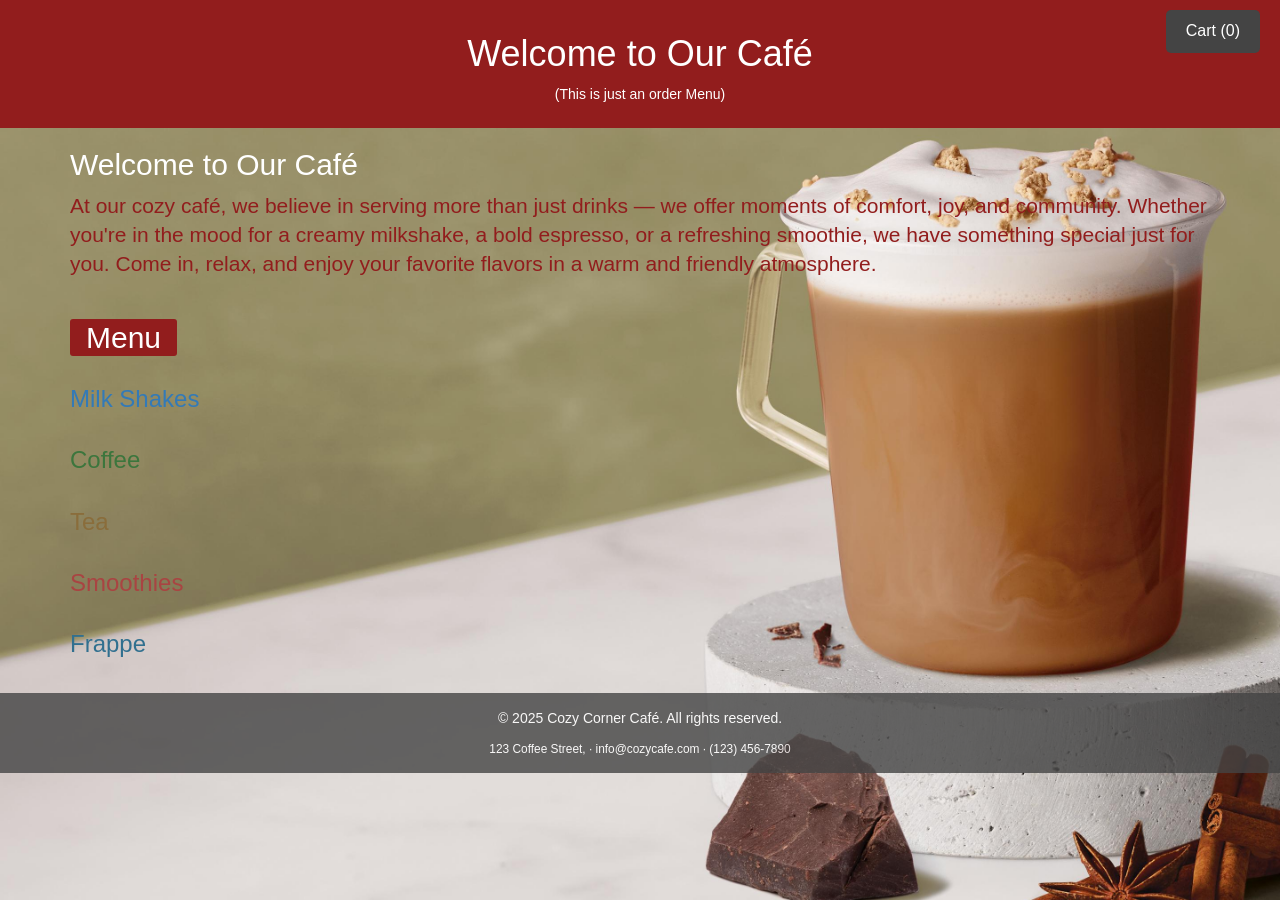
==== index.html @ bd124090 "Rename index.php to index.html" ====
<!DOCTYPE html>
<html lang="en">
<head>
    <meta charset="UTF-8">
    <meta name="viewport" content="width=device-width, initial-scale=1.0">
    <title>Café Ordering</title>
    <link rel="stylesheet" href="style.css">
    <link rel="stylesheet" href="bootstrap.css">
</head>
<body>

    <header>
        <h1>Welcome to Our Café</h1>
        <p>(This is just an order Menu)</p>
        <div id="cart-container">
            <button id="cart-button">Cart (<span id="cart-count">0</span>)</button>
        </div>
    </header>

       <div class="container py-5">

        <section id="about" class="mb-5">
            <div class="bg-white p-4 rounded shadow-sm">
              <h2 class="text-secondary">Welcome to Our Café</h2>
              <p class="lead">
                At our cozy café, we believe in serving more than just drinks — we offer moments of comfort, joy, and community.
                Whether you're in the mood for a creamy milkshake, a bold espresso, or a refreshing smoothie, we have something special just for you.
                Come in, relax, and enjoy your favorite flavors in a warm and friendly atmosphere.
              </p>
            </div>
          </section>
        </div>

          <div class="container py-5">
        <h2 id="menu-title" class="text-white bg-primary p-3 rounded">
          Menu
        </h2>
      
      
        <section id="menu" class="bg-white border p-4 rounded shadow-sm mt-2 ">

          <div class="menu-group">
            <h3 class="menu-toggle text-primary">Milk Shakes</h3>
            <div id="milk-shakes" class="menu-category hidden">
            </div>
          </div>
      
          <div class="menu-group">
            <h3 class="menu-toggle text-success">Coffee</h3>
            <div id="coffee" class="menu-category hidden">
            </div>
          </div>
      
          <div class="menu-group">
            <h3 class="menu-toggle text-warning">Tea</h3>
            <div id="tea" class="menu-category hidden">
            </div>
          </div>
      
          <div class="menu-group">
            <h3 class="menu-toggle text-danger">Smoothies</h3>
            <div id="smoothies" class="menu-category hidden">
            </div>
          </div>
      
          <div class="menu-group">
            <h3 class="menu-toggle text-info">Frappe</h3>
            <div id="frappe" class="menu-category hidden">
            </div>
          </div>
      
        </section>
      
      </div>

    <footer>
    <div class="container text-center">
      <p class="mb-1">&copy; 2025 Cozy Corner Café. All rights reserved.</p>
      <small>123 Coffee Street, · info@cozycafe.com · (123) 456-7890</small>
    </div>
  </footer>

  <div id="cart-popup">
    <div id="cart-content">
        <h2>Your Cart</h2>
        <ul id="cart-list"></ul>
        <p><strong>Delivery Fee: $<span id="delivery-fee">0</span></strong></p>
        <p><strong>Total Price: $<span id="total-price">0</span></strong></p>
        <button id="close-cart">Close</button>
        <button id="place-order" disabled>Place Order</button>
    </div>
</div>

<script src="script.js"></script>
<script src="bootstrap.js"></script>



</body>

</html>
---- style.css ----
body {
    font-family: Arial, sans-serif;
    margin: 0;
    padding: 0;
    background-image: url('images/chocolatelatte.jpg');
    background-size: cover;
}

header {
    background-color: #921d1d;
    color: white;
    padding: 14px;
    text-align: center;
    position: relative;
}

.text-secondary {
    color: white;
}
.lead {
    color: #921d1d;
}

.menu-category {
    margin-left: 20px;
    display: flex;
    flex-wrap: wrap;
    gap: 10px;
    justify-content: center;
}

.hidden {
    display: none;
}

.menu-toggle, #menu-title {
    display: inline-block;
    cursor: pointer;
}

.menu-category {
    padding-left: 20px;
}

.menu-group {
    color: #921d1d;
}

.menu-group h3 {
    border-radius: 3px;
    width: fit-content;
}

#menu-title {
    padding: 2px 16px;
    background-color: #921d1d;
    border-radius: 3px;
}

.menu-toggle {
    color: #921d1d;
    display: flex;
    margin: 20px 0 35px 0;
    align-items: center;
    justify-content: center;
}

#cart-container {
    position: fixed;
    top: 10px;
    right: 20px;
    z-index: 1000;
}

#cart-button {
    background-color: #444;
    color: white;
    border: none;
    padding: 10px 20px;
    font-size: 16px;
    cursor: pointer;
    border-radius: 5px;
    transition: background-color 0.3s;
}

#cart-button.active {
    background-color: #FF5733;
}

#cart-popup {
    position: fixed;
    top: 0;
    left: 0;
    width: 100%;
    height: 100%;
    background-color: rgba(0, 0, 0, 0.5);
    display: none;
    justify-content: center;
    align-items: center;
}

#cart-content {
    background: white;
    padding: 20px;
    border-radius: 10px;
    text-align: center;
    width: 300px;
    box-shadow: 0 0 10px rgba(0, 0, 0, 0.2);
}

#cart-popup.show {
    display: flex;
}

.menu-item {
    background: white;
    margin: 4px;
    border-radius: 5px;
    text-align: center;
    width: 150px;
    box-shadow: 0 0 5px rgba(0, 0, 0, 0.1);
    transition: transform 0.2s ease;
    transform-origin: center;
}

.menu-item:hover {
    transform: scale(1.05);
}

.menu-item img {
    padding: 4px;
    width: 150px;
    height: 150px;
    object-fit: cover;
    transition: none; /* prevent scaling */
}

.menu-item h4,
.menu-item p,
.menu-item button {
    transition: none; /* prevent scaling */
}

.menu-item button {
    background-color: #921d1d;
    color: white;
    border: none;
    border-radius: 3px;
    padding: 5px;
    margin-bottom: 4px;
    cursor: pointer;
    margin-top: 5px;
}

.menu-item button:hover {
    background-color: #FF5733;
}

footer {
    width: 100%;
    text-align: center;
    background: #444;
    color: #fff;
    padding: 15px;
    opacity: 0.8;
}
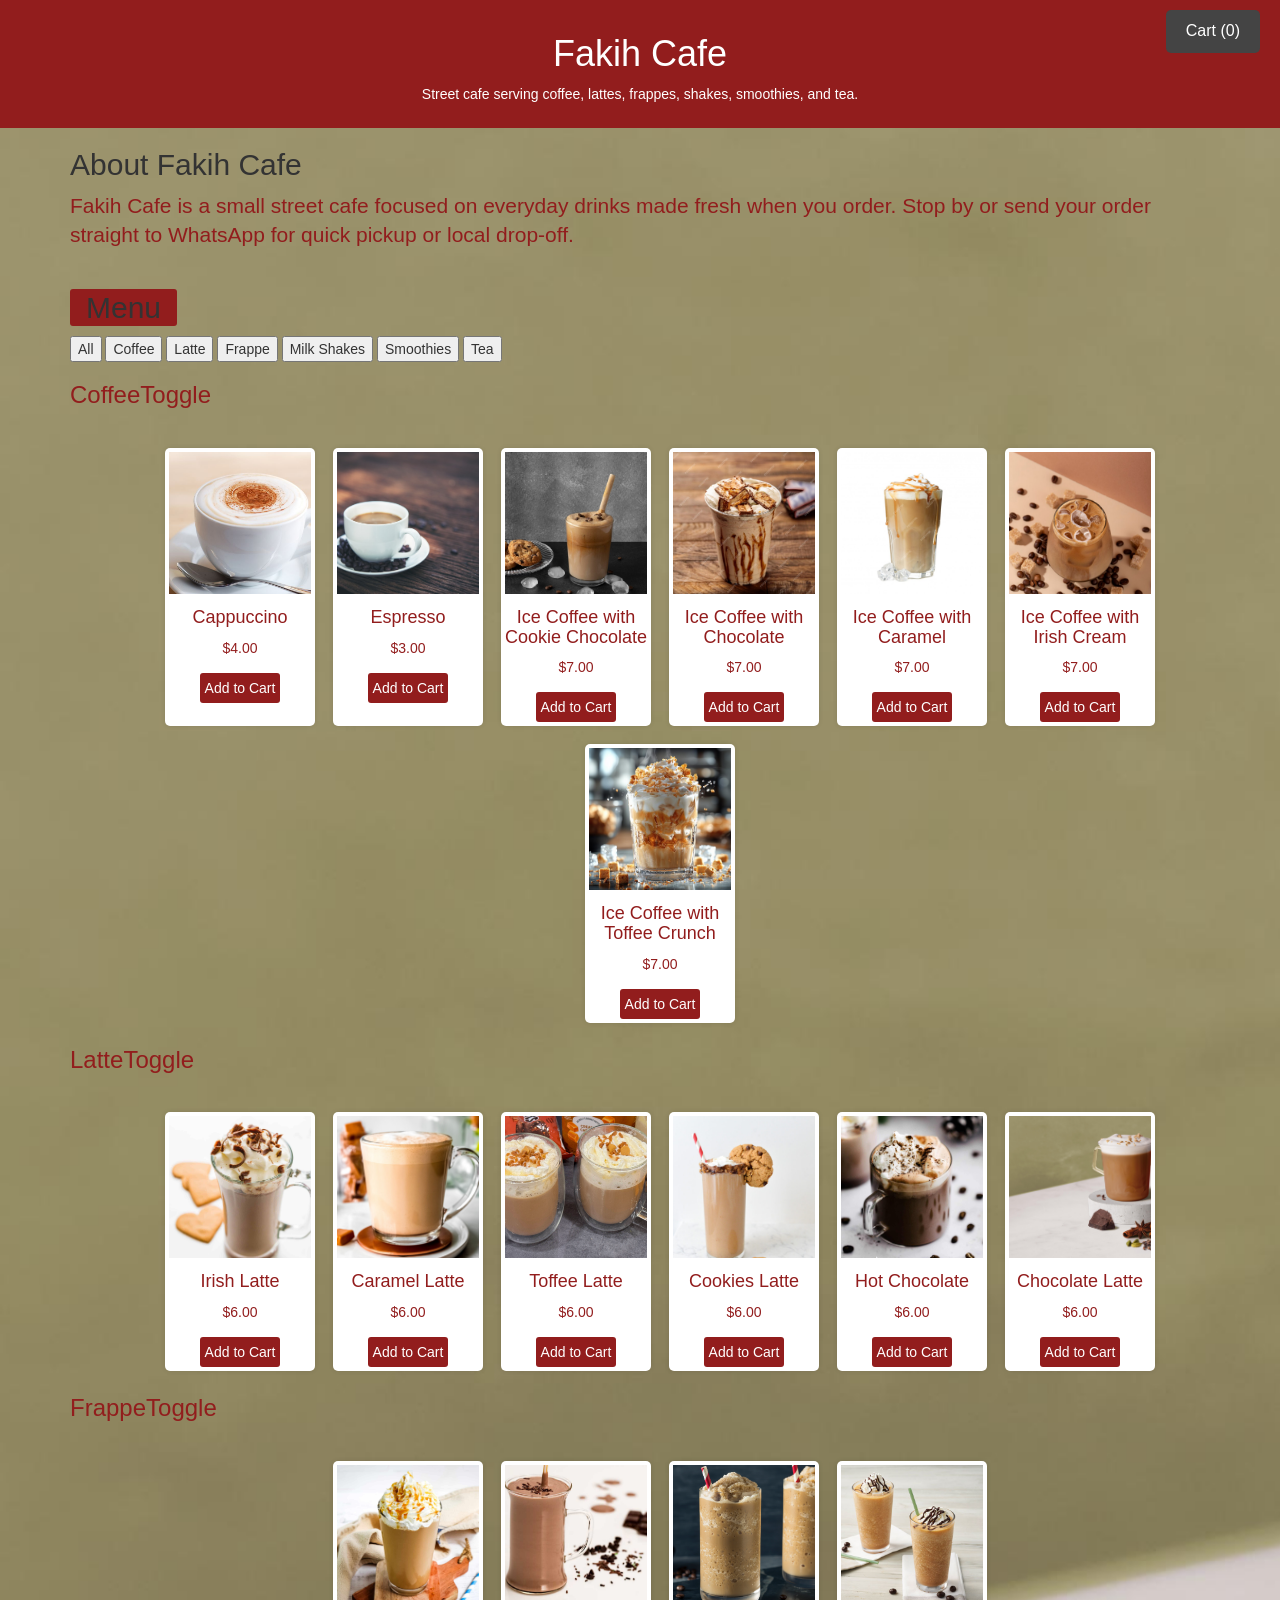
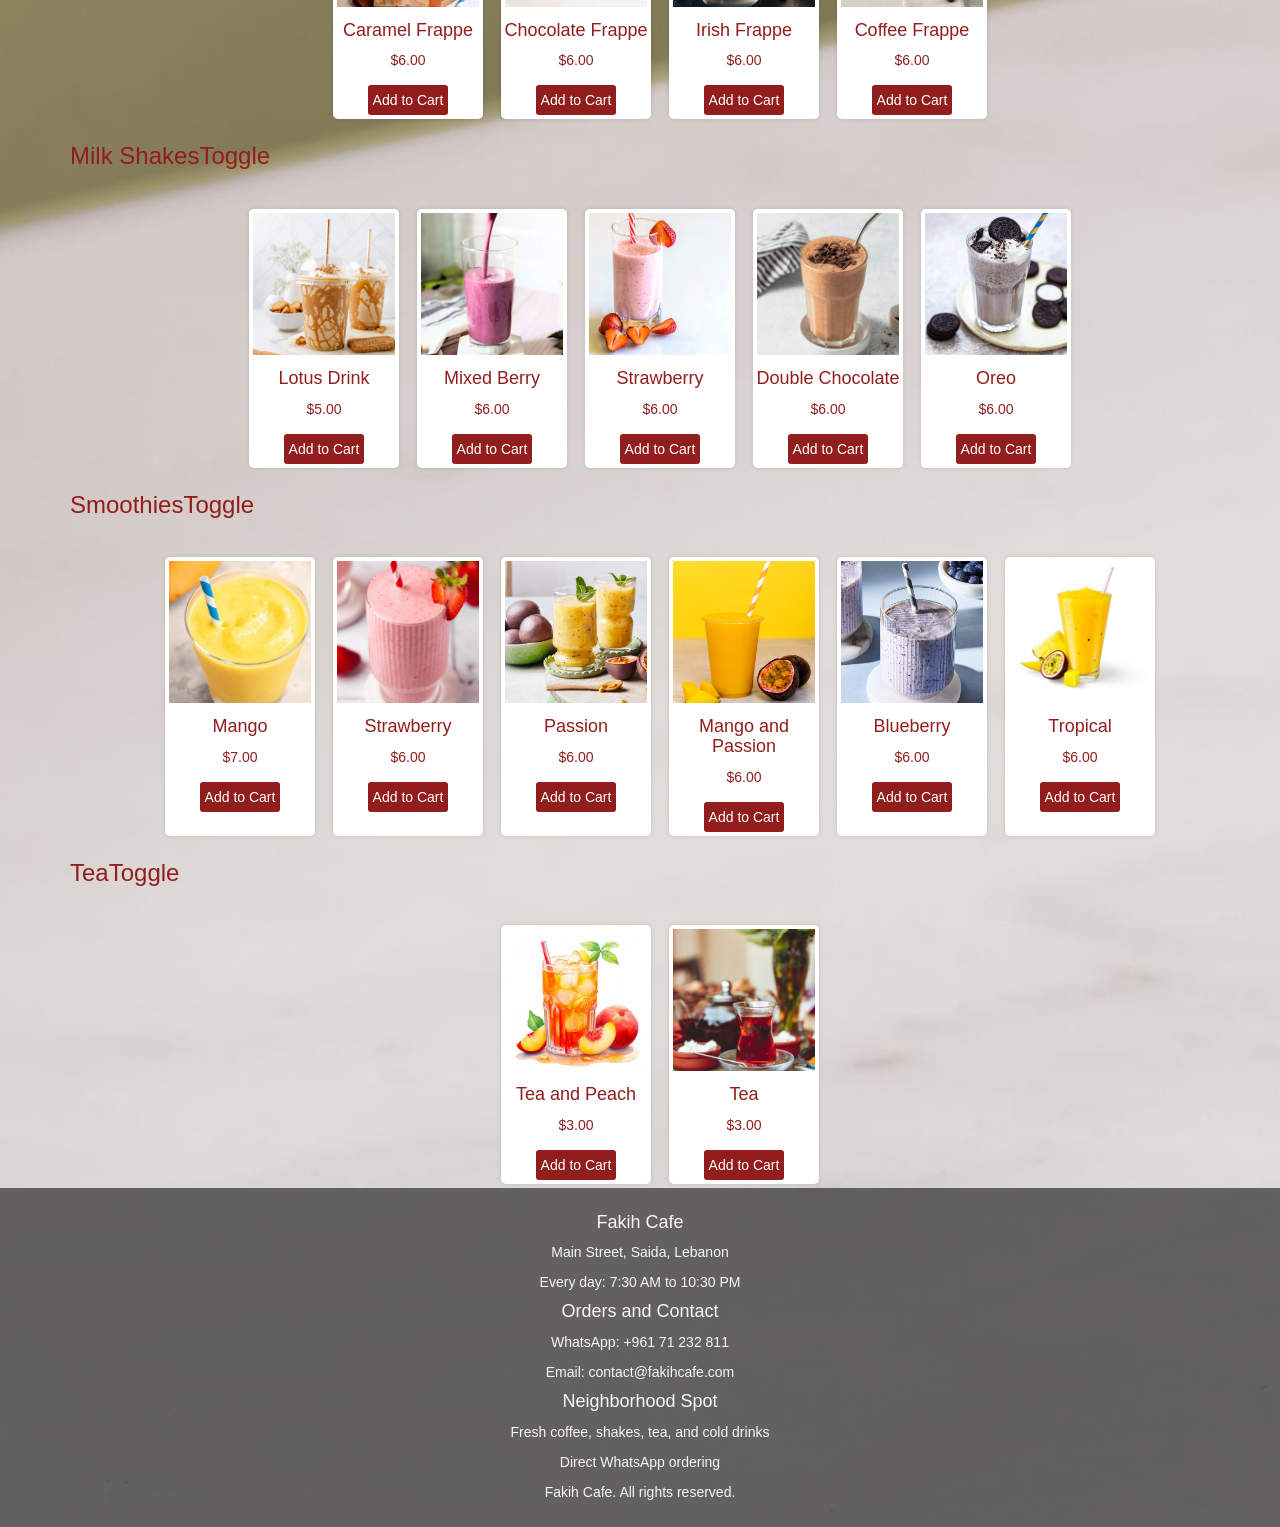
==== commit 1afd7978: "Update index.html for Fakih Cafe layout and menu categories" ====
--- a/index.html
+++ b/index.html
@@ -3,99 +3,144 @@
 <head>
     <meta charset="UTF-8">
     <meta name="viewport" content="width=device-width, initial-scale=1.0">
-    <title>Café Ordering</title>
+    <title>Fakih Cafe</title>
+    <link rel="stylesheet" href="bootstrap.css">
     <link rel="stylesheet" href="style.css">
-    <link rel="stylesheet" href="bootstrap.css">
 </head>
 <body>
-
-    <header>
-        <h1>Welcome to Our Café</h1>
-        <p>(This is just an order Menu)</p>
-        <div id="cart-container">
-            <button id="cart-button">Cart (<span id="cart-count">0</span>)</button>
+    <header class="cafe-header">
+        <div class="header-wrap">
+            <div>
+                <h1>Fakih Cafe</h1>
+                <p class="cafe-tagline">Street cafe serving coffee, lattes, frappes, shakes, smoothies, and tea.</p>
+            </div>
+            <div id="cart-container">
+                <button id="cart-button" type="button">
+                    Cart (<span id="cart-count">0</span>)
+                </button>
+            </div>
         </div>
     </header>
 
-       <div class="container py-5">
+    <main class="container py-4">
+        <section id="about" class="mb-4">
+            <div class="about-box p-4 rounded">
+                <h2 class="about-title">About Fakih Cafe</h2>
+                <p class="lead mb-0">
+                    Fakih Cafe is a small street cafe focused on everyday drinks made fresh when you order. Stop by or send your order straight to WhatsApp for quick pickup or local drop-off.
+                </p>
+            </div>
+        </section>
 
-        <section id="about" class="mb-5">
-            <div class="bg-white p-4 rounded shadow-sm">
-              <h2 class="text-secondary">Welcome to Our Café</h2>
-              <p class="lead">
-                At our cozy café, we believe in serving more than just drinks — we offer moments of comfort, joy, and community.
-                Whether you're in the mood for a creamy milkshake, a bold espresso, or a refreshing smoothie, we have something special just for you.
-                Come in, relax, and enjoy your favorite flavors in a warm and friendly atmosphere.
-              </p>
+        <section id="menu-section">
+            <div class="menu-bar mb-3">
+                <h2 id="menu-title" class="m-0">Menu</h2>
+                <div class="category-filters" role="group" aria-label="Menu categories">
+                    <button type="button" class="filter-btn active" data-category="all">All</button>
+                    <button type="button" class="filter-btn" data-category="coffee">Coffee</button>
+                    <button type="button" class="filter-btn" data-category="latte">Latte</button>
+                    <button type="button" class="filter-btn" data-category="frappe">Frappe</button>
+                    <button type="button" class="filter-btn" data-category="milk-shakes">Milk Shakes</button>
+                    <button type="button" class="filter-btn" data-category="smoothies">Smoothies</button>
+                    <button type="button" class="filter-btn" data-category="tea">Tea</button>
+                </div>
             </div>
-          </section>
+
+            <div id="menu" class="menu-sheet p-3 p-md-4 rounded">
+                <div class="menu-group" data-group="coffee">
+                    <h3 class="menu-toggle" data-target="coffee">
+                        <span>Coffee</span>
+                        <span class="toggle-label">Toggle</span>
+                    </h3>
+                    <div id="coffee" class="menu-category"></div>
+                </div>
+
+                <div class="menu-group" data-group="latte">
+                    <h3 class="menu-toggle" data-target="latte">
+                        <span>Latte</span>
+                        <span class="toggle-label">Toggle</span>
+                    </h3>
+                    <div id="latte" class="menu-category"></div>
+                </div>
+
+                <div class="menu-group" data-group="frappe">
+                    <h3 class="menu-toggle" data-target="frappe">
+                        <span>Frappe</span>
+                        <span class="toggle-label">Toggle</span>
+                    </h3>
+                    <div id="frappe" class="menu-category"></div>
+                </div>
+
+                <div class="menu-group" data-group="milk-shakes">
+                    <h3 class="menu-toggle" data-target="milk-shakes">
+                        <span>Milk Shakes</span>
+                        <span class="toggle-label">Toggle</span>
+                    </h3>
+                    <div id="milk-shakes" class="menu-category"></div>
+                </div>
+
+                <div class="menu-group" data-group="smoothies">
+                    <h3 class="menu-toggle" data-target="smoothies">
+                        <span>Smoothies</span>
+                        <span class="toggle-label">Toggle</span>
+                    </h3>
+                    <div id="smoothies" class="menu-category"></div>
+                </div>
+
+                <div class="menu-group" data-group="tea">
+                    <h3 class="menu-toggle" data-target="tea">
+                        <span>Tea</span>
+                        <span class="toggle-label">Toggle</span>
+                    </h3>
+                    <div id="tea" class="menu-category"></div>
+                </div>
+            </div>
+        </section>
+    </main>
+
+    <footer class="cafe-footer">
+        <div class="container">
+            <div class="footer-cols">
+                <div>
+                    <h4>Fakih Cafe</h4>
+                    <p>Main Street, Saida, Lebanon</p>
+                    <p>Every day: 7:30 AM to 10:30 PM</p>
+                </div>
+                <div>
+                    <h4>Orders and Contact</h4>
+                    <p>WhatsApp: +961 71 232 811</p>
+                    <p>Email: contact@fakihcafe.com</p>
+                </div>
+                <div>
+                    <h4>Neighborhood Spot</h4>
+                    <p>Fresh coffee, shakes, tea, and cold drinks</p>
+                    <p>Direct WhatsApp ordering</p>
+                </div>
+            </div>
+            <div class="footer-copy">
+                <p class="mb-0">Fakih Cafe. All rights reserved.</p>
+            </div>
         </div>
+    </footer>
 
-          <div class="container py-5">
-        <h2 id="menu-title" class="text-white bg-primary p-3 rounded">
-          Menu
-        </h2>
-      
-      
-        <section id="menu" class="bg-white border p-4 rounded shadow-sm mt-2 ">
+    <div id="cart-popup" role="dialog" aria-modal="true" aria-labelledby="cart-heading">
+        <div id="cart-content">
+            <div class="cart-top">
+                <h2 id="cart-heading" class="m-0">Your Order</h2>
+                <button id="close-cart" type="button" aria-label="Close cart">x</button>
+            </div>
+            <ul id="cart-list"></ul>
+            <div class="cart-totals">
+                <p><span>Delivery Fee:</span> <strong>$<span id="delivery-fee">0.00</span></strong></p>
+                <p class="cart-grand"><span>Total Price:</span> <strong>$<span id="total-price">0.00</span></strong></p>
+            </div>
+            <button id="place-order" type="button" disabled>Send Order on WhatsApp</button>
+        </div>
+    </div>
 
-          <div class="menu-group">
-            <h3 class="menu-toggle text-primary">Milk Shakes</h3>
-            <div id="milk-shakes" class="menu-category hidden">
-            </div>
-          </div>
-      
-          <div class="menu-group">
-            <h3 class="menu-toggle text-success">Coffee</h3>
-            <div id="coffee" class="menu-category hidden">
-            </div>
-          </div>
-      
-          <div class="menu-group">
-            <h3 class="menu-toggle text-warning">Tea</h3>
-            <div id="tea" class="menu-category hidden">
-            </div>
-          </div>
-      
-          <div class="menu-group">
-            <h3 class="menu-toggle text-danger">Smoothies</h3>
-            <div id="smoothies" class="menu-category hidden">
-            </div>
-          </div>
-      
-          <div class="menu-group">
-            <h3 class="menu-toggle text-info">Frappe</h3>
-            <div id="frappe" class="menu-category hidden">
-            </div>
-          </div>
-      
-        </section>
-      
-      </div>
+    <div id="toast-message" class="toast-message" role="status" aria-live="polite"></div>
 
-    <footer>
-    <div class="container text-center">
-      <p class="mb-1">&copy; 2025 Cozy Corner Café. All rights reserved.</p>
-      <small>123 Coffee Street, · info@cozycafe.com · (123) 456-7890</small>
-    </div>
-  </footer>
-
-  <div id="cart-popup">
-    <div id="cart-content">
-        <h2>Your Cart</h2>
-        <ul id="cart-list"></ul>
-        <p><strong>Delivery Fee: $<span id="delivery-fee">0</span></strong></p>
-        <p><strong>Total Price: $<span id="total-price">0</span></strong></p>
-        <button id="close-cart">Close</button>
-        <button id="place-order" disabled>Place Order</button>
-    </div>
-</div>
-
-<script src="script.js"></script>
-<script src="bootstrap.js"></script>
-
-
-
+    <script src="bootstrap.js"></script>
+    <script src="script.js"></script>
 </body>
-
 </html>
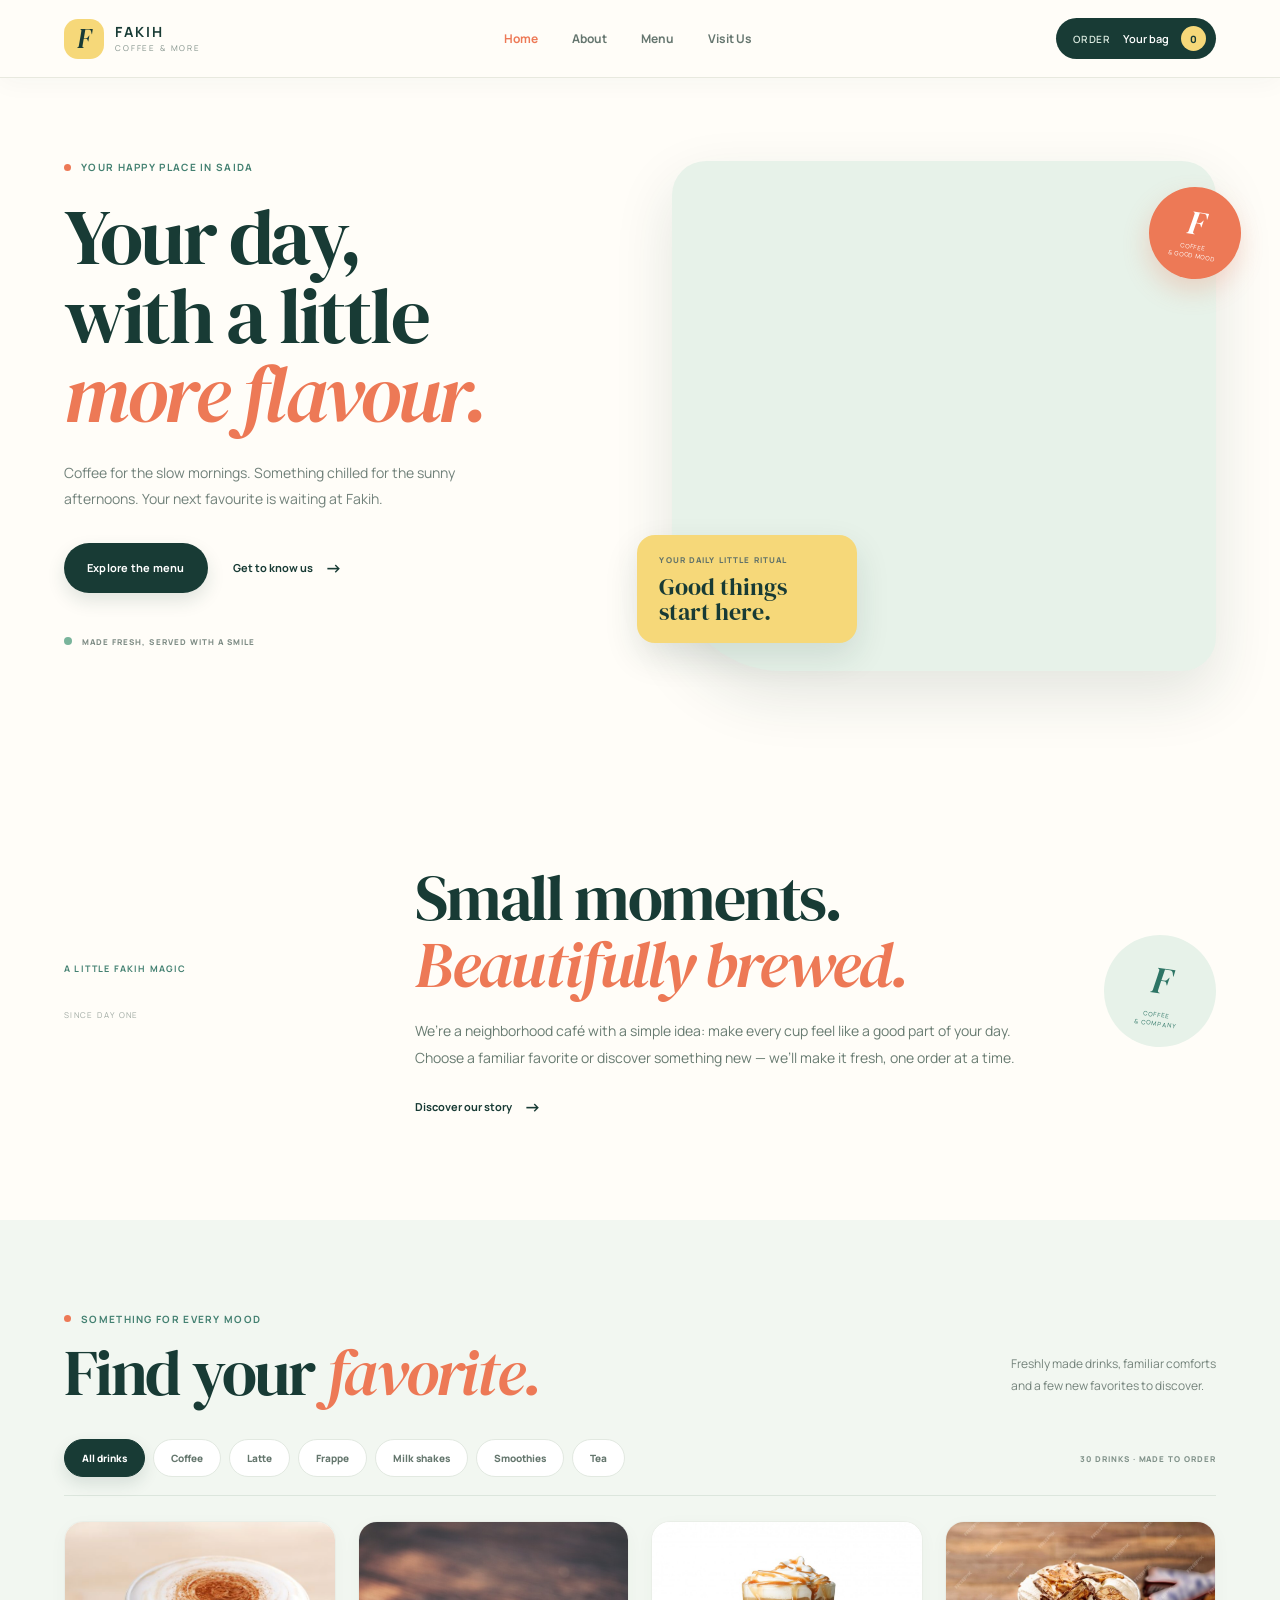
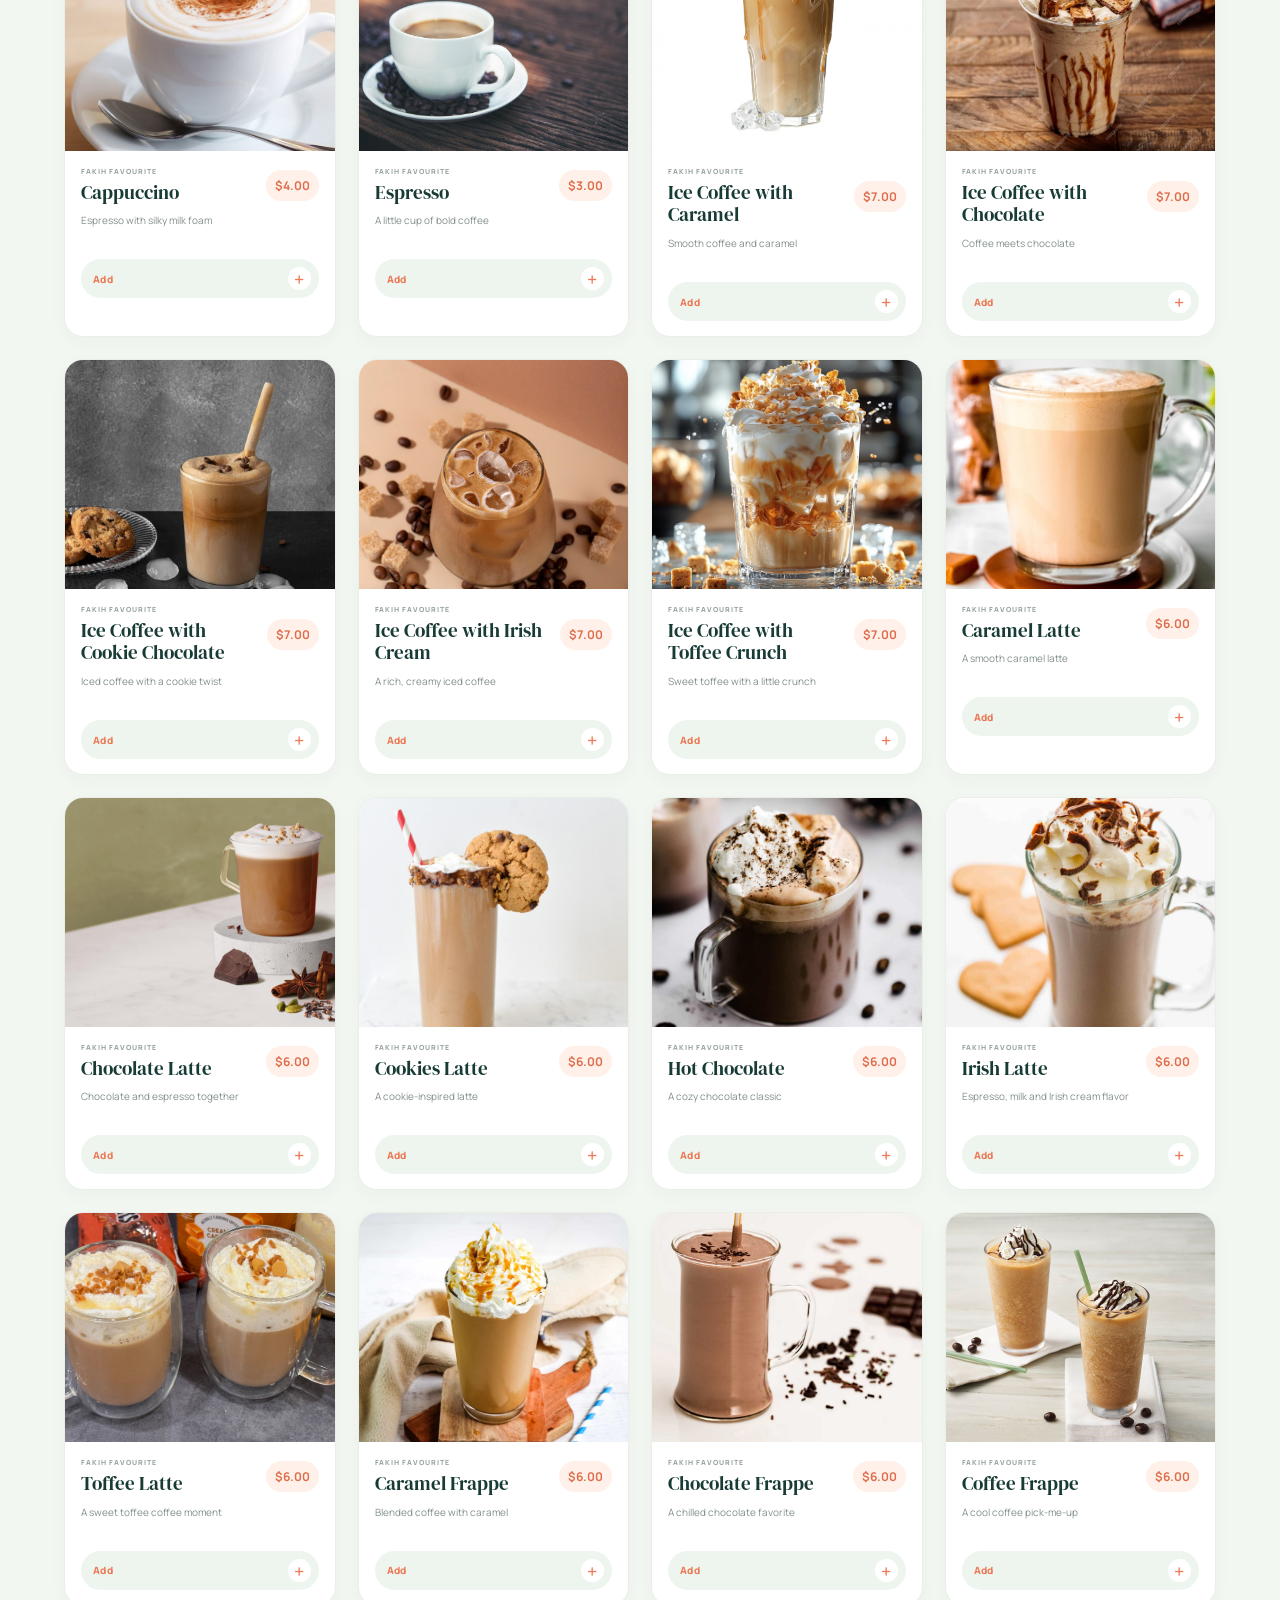
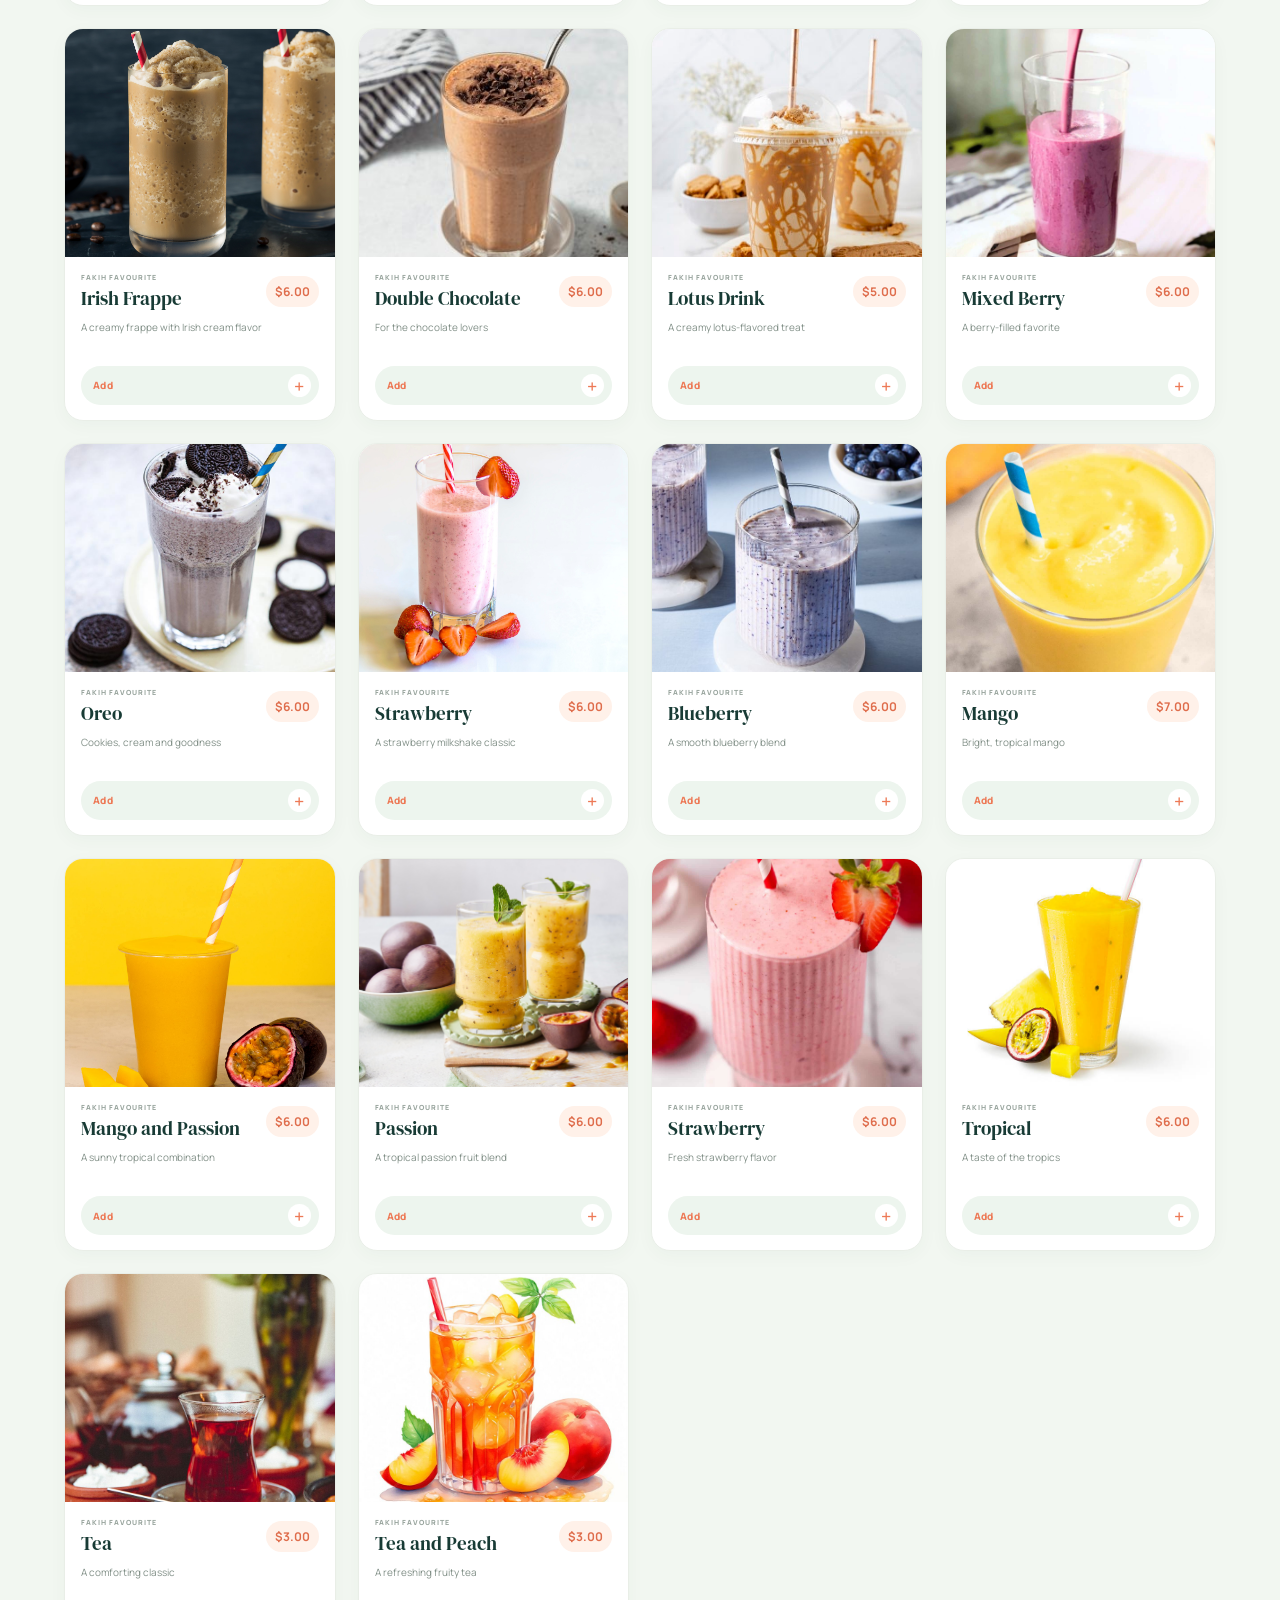
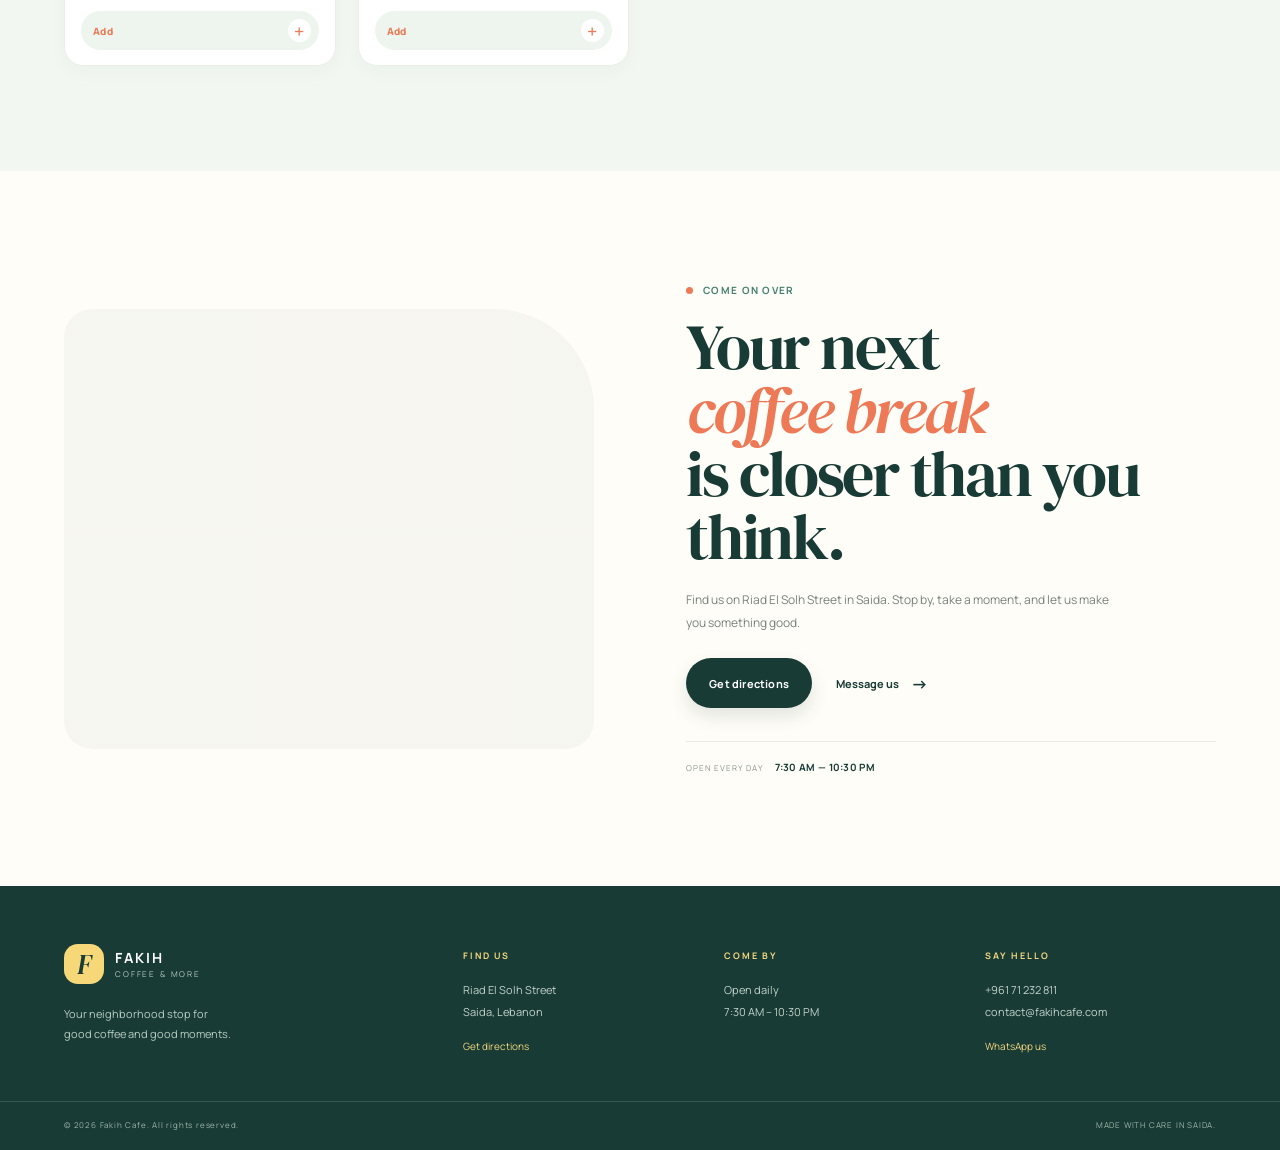
==== commit 56c7124e: "stylish version" ====
--- a/index.html
+++ b/index.html
@@ -1,146 +1,292 @@
-<!DOCTYPE html>
+<!doctype html>
 <html lang="en">
-<head>
-    <meta charset="UTF-8">
-    <meta name="viewport" content="width=device-width, initial-scale=1.0">
-    <title>Fakih Cafe</title>
-    <link rel="stylesheet" href="bootstrap.css">
-    <link rel="stylesheet" href="style.css">
-</head>
-<body>
-    <header class="cafe-header">
-        <div class="header-wrap">
+  <head>
+    <meta charset="UTF-8" />
+    <meta name="viewport" content="width=device-width, initial-scale=1.0" />
+    <meta name="theme-color" content="#fffaf2" />
+    <meta
+      name="description"
+      content="Fakih Cafe — thoughtfully made coffee, refreshing drinks and your daily café ritual in Saida, Lebanon."
+    />
+    <title>Fakih Cafe — Your Daily Coffee Ritual</title>
+    <link rel="preconnect" href="https://fonts.googleapis.com" />
+    <link rel="preconnect" href="https://fonts.gstatic.com" crossorigin />
+    <link
+      href="https://fonts.googleapis.com/css2?family=Manrope:wght@400;500;600;700;800&family=DM+Serif+Display:ital@0;1&display=swap"
+      rel="stylesheet"
+    />
+    <link rel="stylesheet" href="css/style.css" />
+    <script src="js/script.js" defer></script>
+  </head>
+  <body>
+    <header class="site-header">
+      <a class="brand" href="#home" aria-label="Fakih Cafe home">
+        <span class="brand-mark">F</span>
+        <span class="brand-copy"
+          ><strong>FAKIH</strong><small>COFFEE & MORE</small></span
+        >
+      </a>
+      <button
+        class="menu-toggle"
+        id="mobile-menu-toggle"
+        aria-label="Open navigation"
+        aria-expanded="false"
+      >
+        <span></span><span></span>
+      </button>
+      <nav class="main-nav" id="main-nav">
+        <a class="nav-link active" href="#home">Home</a>
+        <a class="nav-link" href="about.html">About</a>
+        <a class="nav-link" href="#menu">Menu</a>
+        <a class="nav-link" href="#visit">Visit Us</a>
+      </nav>
+      <button
+        class="cart-trigger"
+        id="cart-button"
+        type="button"
+        aria-label="Open shopping cart"
+      >
+        <span class="cart-icon">Order</span
+        ><span class="cart-label">Your bag</span
+        ><span class="cart-count" id="cart-count">0</span>
+      </button>
+    </header>
+
+    <main>
+      <section class="hero hero-modern" id="home">
+        <div class="hero-content">
+          <p class="eyebrow">
+            <span class="eyebrow-dot"></span> YOUR HAPPY PLACE IN SAIDA
+          </p>
+          <h1>Your day,<br />with a little<br /><em>more flavour.</em></h1>
+          <p class="hero-description">
+            Coffee for the slow mornings. Something chilled for the sunny
+            afternoons. Your next favourite is waiting at Fakih.
+          </p>
+          <div class="hero-actions">
+            <a class="button button-primary" href="#menu">Explore the menu </a>
+            <a class="text-link dark-link" href="about.html"
+              >Get to know us <span>→</span></a
+            >
+          </div>
+          <div class="hero-meta">
+            <span class="meta-dot"></span> MADE FRESH, SERVED WITH A SMILE
+          </div>
+        </div>
+        <div class="hero-visual">
+          <div
+            class="hero-image"
+            role="img"
+            aria-label="Fresh coffee served at a cafe"
+          ></div>
+          <div class="hero-photo-caption">
+            <span>YOUR DAILY LITTLE RITUAL</span
+            ><strong>Good things<br />start here.</strong>
+          </div>
+          <div class="hero-sticker">
+            <span>F</span
+            ><small
+              >COFFEE<br />
+              & GOOD MOOD</small
+            >
+          </div>
+        </div>
+      </section>
+
+      <section class="intro section-wrap" id="story">
+        <div class="intro-label">
+          <span class="eyebrow">A LITTLE FAKIH MAGIC</span
+          ><span class="intro-number">SINCE DAY ONE</span>
+        </div>
+        <div class="intro-copy">
+          <h2>Small moments.<br /><em>Beautifully brewed.</em></h2>
+          <p>
+            We’re a neighborhood café with a simple idea: make every cup feel
+            like a good part of your day. Choose a familiar favorite or discover
+            something new — we’ll make it fresh, one order at a time.
+          </p>
+          <a class="text-link dark-link" href="about.html"
+            >Discover our story <span>→</span></a
+          >
+        </div>
+        <div class="intro-stamp">
+          <span>F</span
+          ><small
+            >COFFEE<br />
+            & COMPANY</small
+          >
+        </div>
+      </section>
+
+      <section class="menu-section" id="menu">
+        <div class="section-wrap">
+          <div class="section-heading">
             <div>
-                <h1>Fakih Cafe</h1>
-                <p class="cafe-tagline">Street cafe serving coffee, lattes, frappes, shakes, smoothies, and tea.</p>
+              <p class="eyebrow">
+                <span class="eyebrow-dot"></span> SOMETHING FOR EVERY MOOD
+              </p>
+              <h2>Find your <em>favorite.</em></h2>
             </div>
-            <div id="cart-container">
-                <button id="cart-button" type="button">
-                    Cart (<span id="cart-count">0</span>)
-                </button>
+            <p class="heading-side-note">
+              Freshly made drinks, familiar comforts<br />and a few new
+              favorites to discover.
+            </p>
+          </div>
+          <div class="menu-toolbar">
+            <div
+              class="category-filters"
+              role="group"
+              aria-label="Filter menu by category"
+            >
+              <button class="filter-btn active" data-category="all">
+                All drinks
+              </button>
+              <button class="filter-btn" data-category="coffee">Coffee</button>
+              <button class="filter-btn" data-category="latte">Latte</button>
+              <button class="filter-btn" data-category="frappe">Frappe</button>
+              <button class="filter-btn" data-category="milk-shakes">
+                Milk shakes
+              </button>
+              <button class="filter-btn" data-category="smoothies">
+                Smoothies
+              </button>
+              <button class="filter-btn" data-category="tea">Tea</button>
             </div>
-        </div>
-    </header>
-
-    <main class="container py-4">
-        <section id="about" class="mb-4">
-            <div class="about-box p-4 rounded">
-                <h2 class="about-title">About Fakih Cafe</h2>
-                <p class="lead mb-0">
-                    Fakih Cafe is a small street cafe focused on everyday drinks made fresh when you order. Stop by or send your order straight to WhatsApp for quick pickup or local drop-off.
-                </p>
-            </div>
-        </section>
-
-        <section id="menu-section">
-            <div class="menu-bar mb-3">
-                <h2 id="menu-title" class="m-0">Menu</h2>
-                <div class="category-filters" role="group" aria-label="Menu categories">
-                    <button type="button" class="filter-btn active" data-category="all">All</button>
-                    <button type="button" class="filter-btn" data-category="coffee">Coffee</button>
-                    <button type="button" class="filter-btn" data-category="latte">Latte</button>
-                    <button type="button" class="filter-btn" data-category="frappe">Frappe</button>
-                    <button type="button" class="filter-btn" data-category="milk-shakes">Milk Shakes</button>
-                    <button type="button" class="filter-btn" data-category="smoothies">Smoothies</button>
-                    <button type="button" class="filter-btn" data-category="tea">Tea</button>
-                </div>
-            </div>
-
-            <div id="menu" class="menu-sheet p-3 p-md-4 rounded">
-                <div class="menu-group" data-group="coffee">
-                    <h3 class="menu-toggle" data-target="coffee">
-                        <span>Coffee</span>
-                        <span class="toggle-label">Toggle</span>
-                    </h3>
-                    <div id="coffee" class="menu-category"></div>
-                </div>
-
-                <div class="menu-group" data-group="latte">
-                    <h3 class="menu-toggle" data-target="latte">
-                        <span>Latte</span>
-                        <span class="toggle-label">Toggle</span>
-                    </h3>
-                    <div id="latte" class="menu-category"></div>
-                </div>
-
-                <div class="menu-group" data-group="frappe">
-                    <h3 class="menu-toggle" data-target="frappe">
-                        <span>Frappe</span>
-                        <span class="toggle-label">Toggle</span>
-                    </h3>
-                    <div id="frappe" class="menu-category"></div>
-                </div>
-
-                <div class="menu-group" data-group="milk-shakes">
-                    <h3 class="menu-toggle" data-target="milk-shakes">
-                        <span>Milk Shakes</span>
-                        <span class="toggle-label">Toggle</span>
-                    </h3>
-                    <div id="milk-shakes" class="menu-category"></div>
-                </div>
-
-                <div class="menu-group" data-group="smoothies">
-                    <h3 class="menu-toggle" data-target="smoothies">
-                        <span>Smoothies</span>
-                        <span class="toggle-label">Toggle</span>
-                    </h3>
-                    <div id="smoothies" class="menu-category"></div>
-                </div>
-
-                <div class="menu-group" data-group="tea">
-                    <h3 class="menu-toggle" data-target="tea">
-                        <span>Tea</span>
-                        <span class="toggle-label">Toggle</span>
-                    </h3>
-                    <div id="tea" class="menu-category"></div>
-                </div>
-            </div>
-        </section>
+            <span class="menu-hint">30 DRINKS · MADE TO ORDER</span>
+          </div>
+
+          <div class="menu-grid" id="menu-grid" aria-live="polite"></div>
+          <div class="menu-empty" id="menu-empty" hidden>
+            No drinks found in this category.
+          </div>
+        </div>
+      </section>
+
+      <section class="visit-section" id="visit">
+        <div
+          class="visit-photo"
+          role="img"
+          aria-label="Bright and welcoming cafe interior"
+        ></div>
+        <div class="visit-content">
+          <p class="eyebrow"><span class="eyebrow-dot"></span> COME ON OVER</p>
+          <h2>
+            Your next<br /><em>coffee break</em><br />is closer than you think.
+          </h2>
+          <p>
+            Find us on Riad El Solh Street in Saida. Stop by, take a moment, and
+            let us make you something good.
+          </p>
+          <div class="visit-actions">
+            <a
+              class="button button-primary"
+              href="https://maps.google.com/?q=Riad+El+Solh+Street+Saida+Lebanon"
+              target="_blank"
+              rel="noopener"
+              >Get directions </a
+            ><a
+              class="text-link dark-link"
+              href="https://wa.me/96171232811"
+              target="_blank"
+              rel="noopener"
+              >Message us <span>→</span></a
+            >
+          </div>
+          <div class="visit-hours">
+            <span>OPEN EVERY DAY</span><strong>7:30 AM — 10:30 PM</strong>
+          </div>
+        </div>
+      </section>
     </main>
 
-    <footer class="cafe-footer">
-        <div class="container">
-            <div class="footer-cols">
-                <div>
-                    <h4>Fakih Cafe</h4>
-                    <p>Main Street, Saida, Lebanon</p>
-                    <p>Every day: 7:30 AM to 10:30 PM</p>
-                </div>
-                <div>
-                    <h4>Orders and Contact</h4>
-                    <p>WhatsApp: +961 71 232 811</p>
-                    <p>Email: contact@fakihcafe.com</p>
-                </div>
-                <div>
-                    <h4>Neighborhood Spot</h4>
-                    <p>Fresh coffee, shakes, tea, and cold drinks</p>
-                    <p>Direct WhatsApp ordering</p>
-                </div>
-            </div>
-            <div class="footer-copy">
-                <p class="mb-0">Fakih Cafe. All rights reserved.</p>
-            </div>
-        </div>
+    <footer class="site-footer">
+      <div class="footer-main section-wrap">
+        <div class="footer-brand">
+          <a class="brand brand-footer" href="#home"
+            ><span class="brand-mark">F</span
+            ><span class="brand-copy"
+              ><strong>FAKIH</strong><small>COFFEE & MORE</small></span
+            ></a
+          >
+          <p>Your neighborhood stop for<br />good coffee and good moments.</p>
+        </div>
+        <div class="footer-column">
+          <h3>FIND US</h3>
+          <p>Riad El Solh Street<br />Saida, Lebanon</p>
+          <a
+            href="https://maps.google.com/?q=Riad+El+Solh+Street+Saida+Lebanon"
+            target="_blank"
+            rel="noopener"
+            >Get directions</a
+          >
+        </div>
+        <div class="footer-column">
+          <h3>COME BY</h3>
+          <p>Open daily<br />7:30 AM – 10:30 PM</p>
+        </div>
+        <div class="footer-column">
+          <h3>SAY HELLO</h3>
+          <p>+961 71 232 811<br />contact@fakihcafe.com</p>
+          <a href="https://wa.me/96171232811" target="_blank" rel="noopener"
+            >WhatsApp us</a
+          >
+        </div>
+      </div>
+      <div class="footer-bottom section-wrap">
+        <span>© <span id="year"></span> Fakih Cafe. All rights reserved.</span
+        ><span>MADE WITH CARE IN SAIDA.</span>
+      </div>
     </footer>
 
-    <div id="cart-popup" role="dialog" aria-modal="true" aria-labelledby="cart-heading">
-        <div id="cart-content">
-            <div class="cart-top">
-                <h2 id="cart-heading" class="m-0">Your Order</h2>
-                <button id="close-cart" type="button" aria-label="Close cart">x</button>
-            </div>
-            <ul id="cart-list"></ul>
-            <div class="cart-totals">
-                <p><span>Delivery Fee:</span> <strong>$<span id="delivery-fee">0.00</span></strong></p>
-                <p class="cart-grand"><span>Total Price:</span> <strong>$<span id="total-price">0.00</span></strong></p>
-            </div>
-            <button id="place-order" type="button" disabled>Send Order on WhatsApp</button>
-        </div>
+    <div class="cart-overlay" id="cart-popup" aria-hidden="true">
+      <aside
+        class="cart-drawer"
+        role="dialog"
+        aria-modal="true"
+        aria-labelledby="cart-heading"
+      >
+        <div class="cart-header">
+          <div>
+            <p class="eyebrow">READY WHEN YOU ARE</p>
+            <h2 id="cart-heading">
+              Your order<span class="cart-heading-dot">.</span>
+            </h2>
+          </div>
+          <button class="icon-button" id="close-cart" aria-label="Close cart">
+            ×
+          </button>
+        </div>
+        <ul class="cart-list" id="cart-list"></ul>
+        <div class="cart-bottom">
+          <div class="cart-summary">
+            <p>
+              <span>Delivery fee</span
+              ><strong>$<span id="delivery-fee">0.00</span></strong>
+            </p>
+            <p class="cart-total">
+              <span>Total</span
+              ><strong>$<span id="total-price">0.00</span></strong>
+            </p>
+          </div>
+          <button
+            class="button button-dark checkout-button"
+            id="place-order"
+            type="button"
+            disabled
+          >
+            Send order on WhatsApp
+          </button>
+          <p class="cart-footnote">
+            Your order will be sent directly to Fakih Cafe.
+          </p>
+        </div>
+      </aside>
     </div>
-
-    <div id="toast-message" class="toast-message" role="status" aria-live="polite"></div>
-
-    <script src="bootstrap.js"></script>
-    <script src="script.js"></script>
-</body>
+    <div
+      class="toast"
+      id="toast-message"
+      role="status"
+      aria-live="polite"
+    ></div>
+  </body>
 </html>
--- a/css/style.css
+++ b/css/style.css
@@ -0,0 +1,2775 @@
+:root {
+  --ink: #211710;
+  --brown: #39271c;
+  --cream: #f5f0e7;
+  --paper: #fbf9f5;
+  --caramel: #b77b4e;
+  --muted: #81766b;
+  --line: #e7dfd4;
+  --white: #fff;
+  --green: #405b42;
+  --shadow: 0 18px 50px rgba(35, 24, 16, 0.1);
+}
+* {
+  box-sizing: border-box;
+}
+html {
+  scroll-behavior: smooth;
+  scroll-padding-top: 90px;
+}
+body {
+  margin: 0;
+  position: relative;
+  isolation: isolate;
+  background: transparent;
+  color: var(--ink);
+  font-family: "DM Sans", sans-serif;
+  -webkit-font-smoothing: antialiased;
+}
+body::before {
+  content: "";
+  position: fixed;
+  inset: 0;
+  z-index: -1;
+  pointer-events: none;
+  background-image:
+    linear-gradient(rgba(255, 255, 255, 0.2), rgba(255, 255, 255, 0.2)),
+    url("https://images.pexels.com/photos/12821519/pexels-photo-12821519.jpeg?auto=compress&cs=tinysrgb&w=1920");
+  background-size: cover;
+  background-position: center;
+  background-repeat: no-repeat;
+  transform: translateZ(0);
+}
+button,
+a {
+  font: inherit;
+}
+a {
+  color: inherit;
+  text-decoration: none;
+}
+button {
+  cursor: pointer;
+}
+.announcement {
+  height: 30px;
+  display: grid;
+  place-items: center;
+  background: var(--ink);
+  color: #e9d7c3;
+  font-size: 9px;
+  font-weight: 700;
+  letter-spacing: 0.19em;
+}
+.site-header {
+  height: 82px;
+  padding: 0 6.5%;
+  display: flex;
+  align-items: center;
+  justify-content: space-between;
+  background: rgba(251, 249, 245, 0.96);
+  position: sticky;
+  top: 0;
+  z-index: 30;
+  border-bottom: 1px solid rgba(33, 23, 16, 0.08);
+  backdrop-filter: blur(14px);
+}
+.brand {
+  display: inline-flex;
+  align-items: center;
+  gap: 11px;
+}
+.brand-mark {
+  width: 38px;
+  height: 38px;
+  display: grid;
+  place-items: center;
+  border: 1px solid var(--caramel);
+  border-radius: 50%;
+  font:
+    italic 25px "Playfair Display",
+    serif;
+  color: var(--caramel);
+}
+.brand-copy {
+  display: flex;
+  flex-direction: column;
+  line-height: 1;
+}
+.brand-copy strong {
+  font-size: 15px;
+  letter-spacing: 0.18em;
+}
+.brand-copy small {
+  font-size: 8px;
+  letter-spacing: 0.23em;
+  margin-top: 5px;
+  color: var(--muted);
+}
+.main-nav {
+  display: flex;
+  align-items: center;
+  gap: 38px;
+}
+.nav-link {
+  font-size: 12px;
+  color: #766b61;
+  transition: color 0.2s;
+}
+.nav-link:hover,
+.nav-link.active {
+  color: var(--caramel);
+}
+.cart-trigger {
+  display: flex;
+  align-items: center;
+  gap: 10px;
+  border: 1px solid var(--line);
+  background: transparent;
+  padding: 10px 13px;
+  border-radius: 3px;
+  color: var(--ink);
+  font-size: 11px;
+  font-weight: 600;
+}
+.cart-count {
+  display: grid;
+  place-items: center;
+  width: 21px;
+  height: 21px;
+  border-radius: 50%;
+  background: var(--ink);
+  color: white;
+  font-size: 10px;
+}
+.cart-icon {
+  font-size: 10px;
+  letter-spacing: 0.08em;
+  text-transform: uppercase;
+}
+.menu-toggle {
+  display: none;
+}
+.hero {
+  min-height: 660px;
+  height: min(760px, calc(100vh - 112px));
+  position: relative;
+  display: flex;
+  align-items: center;
+  overflow: hidden;
+  background: #2b1e16;
+  color: white;
+}
+.hero-image {
+  position: absolute;
+  inset: 0;
+  background-image:
+    url("../images/hero-coffee.jpg"),
+    url("https://images.unsplash.com/photo-1442512595331-e89e73853f31?auto=format&fit=crop&w=2200&q=88");
+  background-size: cover;
+  background-position: center 54%;
+  transform: scale(1.02);
+  animation: heroZoom 16s ease-out forwards;
+}
+.hero-shade {
+  position: absolute;
+  inset: 0;
+  background:
+    linear-gradient(
+      90deg,
+      rgba(24, 17, 12, 0.88) 0%,
+      rgba(24, 17, 12, 0.69) 42%,
+      rgba(24, 17, 12, 0.12) 100%
+    ),
+    linear-gradient(0deg, rgba(24, 17, 12, 0.28), transparent 40%);
+}
+.hero-content {
+  position: relative;
+  z-index: 1;
+  margin-left: 12%;
+  max-width: 590px;
+  padding: 60px 0;
+}
+.eyebrow {
+  font-size: 9px;
+  letter-spacing: 0.2em;
+  font-weight: 700;
+  color: var(--caramel);
+  margin: 0 0 22px;
+  display: flex;
+  align-items: center;
+  gap: 10px;
+}
+.eyebrow-dot,
+.light-eyebrow span {
+  width: 6px;
+  height: 6px;
+  border-radius: 50%;
+  background: var(--caramel);
+  display: inline-block;
+}
+.light-eyebrow {
+  color: #e4c5a5;
+}
+.light-eyebrow span {
+  background: #d7a77e;
+}
+.hero h1,
+.intro h2,
+.section-heading h2,
+.visit-content h2 {
+  font:
+    600 clamp(48px, 6.6vw, 88px)/1.04 "Playfair Display",
+    serif;
+  letter-spacing: -0.045em;
+  margin: 0;
+}
+.hero h1 em,
+.intro h2 em,
+.section-heading h2 em,
+.visit-content h2 em {
+  font-weight: 500;
+  color: #d5a77f;
+}
+.hero-description {
+  max-width: 430px;
+  color: rgba(255, 255, 255, 0.76);
+  font-size: 14px;
+  line-height: 1.9;
+  margin: 25px 0 31px;
+}
+.hero-actions {
+  display: flex;
+  align-items: center;
+  gap: 27px;
+}
+.button {
+  min-height: 48px;
+  padding: 0 20px;
+  display: inline-flex;
+  align-items: center;
+  justify-content: center;
+  gap: 26px;
+  border: 0;
+  border-radius: 2px;
+  font-size: 11px;
+  font-weight: 700;
+  letter-spacing: 0.02em;
+  transition:
+    transform 0.2s,
+    background 0.2s,
+    color 0.2s;
+}
+.button:hover {
+  transform: translateY(-2px);
+}
+.button-light {
+  background: #f5eee4;
+  color: var(--ink);
+}
+.button-light:hover {
+  background: white;
+}
+.button span {
+  font-size: 16px;
+}
+.text-link {
+  font-size: 11px;
+  font-weight: 700;
+  display: inline-flex;
+  align-items: center;
+  gap: 12px;
+}
+.text-link span {
+  font-size: 17px;
+  transition: transform 0.2s;
+}
+.text-link:hover span {
+  transform: translateX(4px);
+}
+.light-link {
+  color: #fff;
+}
+.hero-note {
+  position: absolute;
+  bottom: 36px;
+  left: 6.5%;
+  display: flex;
+  align-items: center;
+  gap: 12px;
+  color: rgba(255, 255, 255, 0.65);
+  font-size: 8px;
+  letter-spacing: 0.18em;
+}
+.note-line {
+  width: 38px;
+  height: 1px;
+  background: var(--caramel);
+}
+.hero-index {
+  position: absolute;
+  right: 6.5%;
+  bottom: 34px;
+  font:
+    20px "Playfair Display",
+    serif;
+}
+.hero-index span {
+  color: var(--caramel);
+  font-size: 12px;
+  margin: 0 5px;
+}
+.section-wrap {
+  max-width: 1240px;
+  margin: auto;
+  padding-left: 6.5%;
+  padding-right: 6.5%;
+}
+.intro {
+  min-height: 420px;
+  padding-top: 112px;
+  padding-bottom: 105px;
+  display: grid;
+  grid-template-columns: 1fr 2fr 0.6fr;
+  gap: 30px;
+  align-items: start;
+}
+.intro-label {
+  padding-top: 10px;
+}
+.intro-label .eyebrow {
+  font-size: 8px;
+}
+.intro-number {
+  font-size: 8px;
+  letter-spacing: 0.17em;
+  color: #a99d91;
+}
+.intro-copy {
+  max-width: 620px;
+}
+.intro h2,
+.section-heading h2 {
+  font-size: clamp(42px, 5vw, 62px);
+}
+.intro h2 em,
+.section-heading h2 em {
+  color: var(--caramel);
+}
+.intro-copy p {
+  max-width: 520px;
+  color: var(--muted);
+  font-size: 13px;
+  line-height: 2;
+  margin: 22px 0;
+}
+.dark-link {
+  color: var(--ink);
+}
+.intro-stamp {
+  width: 104px;
+  height: 104px;
+  border: 1px solid #d8c8b7;
+  border-radius: 50%;
+  display: flex;
+  flex-direction: column;
+  align-items: center;
+  justify-content: center;
+  color: var(--caramel);
+  margin: 28px auto 0;
+  transform: rotate(10deg);
+}
+.intro-stamp span {
+  font:
+    italic 35px "Playfair Display",
+    serif;
+  line-height: 1;
+}
+.intro-stamp small {
+  text-align: center;
+  font-size: 6px;
+  letter-spacing: 0.17em;
+  line-height: 1.5;
+  margin-top: 5px;
+}
+.menu-section {
+  background: rgba(241, 236, 227, 0.91);
+  padding: 100px 0 115px;
+}
+.section-heading {
+  display: flex;
+  align-items: end;
+  justify-content: space-between;
+  gap: 30px;
+}
+.section-heading .eyebrow {
+  margin-bottom: 17px;
+}
+.section-heading h2 {
+  font-size: clamp(42px, 5vw, 64px);
+}
+.heading-side-note {
+  font-size: 11px;
+  line-height: 1.9;
+  color: var(--muted);
+  margin: 0 0 8px;
+}
+.menu-toolbar {
+  display: flex;
+  justify-content: space-between;
+  align-items: center;
+  gap: 20px;
+  margin: 44px 0 27px;
+  padding-bottom: 15px;
+  border-bottom: 1px solid #ddd3c6;
+}
+.category-filters {
+  display: flex;
+  gap: 7px;
+  flex-wrap: wrap;
+}
+.filter-btn {
+  border: 1px solid transparent;
+  background: transparent;
+  padding: 9px 13px;
+  color: #786d62;
+  font-size: 10px;
+  border-radius: 2px;
+  transition: all 0.2s;
+}
+.filter-btn:hover {
+  border-color: #c9b9a7;
+  color: var(--ink);
+}
+.filter-btn.active {
+  background: var(--ink);
+  color: white;
+}
+.menu-hint {
+  font-size: 8px;
+  letter-spacing: 0.16em;
+  color: #9a8e82;
+  white-space: nowrap;
+}
+.menu-hint span {
+  color: var(--caramel);
+  font-size: 14px;
+  margin-left: 8px;
+}
+.featured-strip {
+  min-height: 260px;
+  display: grid;
+  grid-template-columns: 1fr 1.3fr 75px;
+  background: var(--brown);
+  color: white;
+  margin: 0 0 42px;
+  overflow: hidden;
+}
+.featured-copy {
+  padding: 32px 40px;
+}
+.featured-copy .eyebrow {
+  margin-bottom: 12px;
+}
+.featured-copy h3 {
+  font:
+    500 31px/1.08 "Playfair Display",
+    serif;
+  margin: 0;
+}
+.featured-copy p {
+  font-size: 10px;
+  color: #c8b9aa;
+  margin: 13px 0 18px;
+}
+.featured-photo {
+  background:
+    linear-gradient(90deg, rgba(57, 39, 28, 0.12), transparent),
+    url("https://images.unsplash.com/photo-1461023058943-07fcbe16d735?auto=format&fit=crop&w=1000&q=85")
+      center/cover;
+}
+.featured-side {
+  border-left: 1px solid rgba(255, 255, 255, 0.12);
+  display: flex;
+  align-items: center;
+  justify-content: center;
+  text-align: center;
+  writing-mode: vertical-rl;
+  font-size: 8px;
+  letter-spacing: 0.2em;
+  color: #d6b99c;
+}
+.featured-side span {
+  font-size: 19px;
+  margin-top: 12px;
+}
+.menu-grid {
+  display: grid;
+  grid-template-columns: repeat(3, minmax(0, 1fr));
+  gap: 26px 20px;
+}
+.menu-card {
+  background: var(--paper);
+  border: 1px solid #e5ddd2;
+  transition:
+    transform 0.25s,
+    box-shadow 0.25s;
+  animation: rise 0.45s both;
+}
+.menu-card:hover {
+  transform: translateY(-5px);
+  box-shadow: var(--shadow);
+}
+.product-image-wrap {
+  height: 220px;
+  position: relative;
+  overflow: hidden;
+  background: #e5ded3;
+}
+.product-image {
+  width: 100%;
+  height: 100%;
+  object-fit: cover;
+  display: block;
+  transition: transform 0.6s;
+}
+.menu-card:hover .product-image {
+  transform: scale(1.055);
+}
+.product-category {
+  position: absolute;
+  top: 13px;
+  left: 13px;
+  background: rgba(251, 249, 245, 0.92);
+  padding: 6px 9px;
+  font-size: 8px;
+  letter-spacing: 0.12em;
+  text-transform: uppercase;
+  color: #69594c;
+}
+.product-info {
+  padding: 17px 17px 16px;
+}
+.product-info-top {
+  display: flex;
+  align-items: start;
+  justify-content: space-between;
+  gap: 10px;
+}
+.product-info h3 {
+  font:
+    600 18px "Playfair Display",
+    serif;
+  margin: 0 0 7px;
+}
+.product-price {
+  font-size: 13px;
+  font-weight: 700;
+  color: var(--caramel);
+  white-space: nowrap;
+}
+.product-note {
+  font-size: 10px;
+  color: #978b7f;
+  margin: 0 0 16px;
+}
+.add-btn {
+  width: 100%;
+  height: 38px;
+  border: 1px solid #d9cfc2;
+  background: transparent;
+  color: var(--ink);
+  font-size: 10px;
+  font-weight: 700;
+  display: flex;
+  align-items: center;
+  justify-content: space-between;
+  padding: 0 12px;
+  transition: all 0.2s;
+}
+.add-btn span {
+  font-size: 17px;
+  color: var(--caramel);
+}
+.add-btn:hover {
+  background: var(--ink);
+  color: white;
+  border-color: var(--ink);
+}
+.add-btn:hover span {
+  color: #e4b88e;
+}
+.menu-empty {
+  text-align: center;
+  color: var(--muted);
+  padding: 50px;
+}
+.visit-section {
+  min-height: 500px;
+  display: grid;
+  grid-template-columns: 1fr 1fr;
+  background: var(--ink);
+  color: white;
+}
+.visit-photo {
+  min-height: 500px;
+  background:
+    linear-gradient(rgba(31, 22, 16, 0.12), rgba(31, 22, 16, 0.12)),
+    url("https://images.unsplash.com/photo-1445116572660-236099ec97a0?auto=format&fit=crop&w=1200&q=85")
+      center/cover;
+}
+.visit-content {
+  align-self: center;
+  padding: 80px 12%;
+}
+.visit-content .eyebrow {
+  margin-bottom: 20px;
+}
+.visit-content h2 {
+  font-size: clamp(40px, 4.8vw, 62px);
+}
+.visit-content p:not(.eyebrow) {
+  font-size: 12px;
+  line-height: 2;
+  color: #c2b5a9;
+  max-width: 390px;
+  margin: 22px 0 28px;
+}
+.site-footer {
+  background: #1a130e;
+  color: white;
+}
+.footer-main {
+  display: grid;
+  grid-template-columns: 1.6fr 1fr 1fr 1fr;
+  gap: 30px;
+  padding-top: 66px;
+  padding-bottom: 54px;
+}
+.brand-footer .brand-copy strong {
+  color: white;
+}
+.brand-footer .brand-copy small {
+  color: #a99a8d;
+}
+.footer-brand > p {
+  font-size: 10px;
+  line-height: 1.9;
+  color: #a99a8d;
+  margin-top: 20px;
+}
+.footer-column h3 {
+  font-size: 8px;
+  letter-spacing: 0.2em;
+  color: #c39167;
+  margin: 5px 0 17px;
+}
+.footer-column p {
+  font-size: 10px;
+  line-height: 2;
+  color: #b6a99d;
+  margin: 0 0 10px;
+}
+.footer-column a {
+  font-size: 9px;
+  color: #e2c09f;
+}
+.footer-bottom {
+  border-top: 1px solid rgba(255, 255, 255, 0.1);
+  padding-top: 17px;
+  padding-bottom: 20px;
+  display: flex;
+  justify-content: space-between;
+  color: #8f8175;
+  font-size: 8px;
+  letter-spacing: 0.1em;
+}
+.cart-overlay {
+  position: fixed;
+  inset: 0;
+  background: rgba(19, 13, 9, 0.56);
+  z-index: 60;
+  display: flex;
+  justify-content: flex-end;
+  opacity: 0;
+  visibility: hidden;
+  transition:
+    opacity 0.25s,
+    visibility 0.25s;
+}
+.cart-overlay.show {
+  opacity: 1;
+  visibility: visible;
+}
+.cart-drawer {
+  width: min(460px, 100%);
+  height: 100%;
+  background: var(--paper);
+  padding: 34px;
+  display: flex;
+  flex-direction: column;
+  transform: translateX(30px);
+  transition: transform 0.3s;
+}
+.cart-overlay.show .cart-drawer {
+  transform: translateX(0);
+}
+.cart-header {
+  display: flex;
+  justify-content: space-between;
+  align-items: center;
+  padding-bottom: 25px;
+  border-bottom: 1px solid var(--line);
+}
+.cart-header .eyebrow {
+  font-size: 8px;
+  margin-bottom: 8px;
+}
+.cart-header h2 {
+  font:
+    600 34px "Playfair Display",
+    serif;
+  margin: 0;
+}
+.cart-heading-dot {
+  color: var(--caramel);
+}
+.icon-button {
+  border: 1px solid var(--line);
+  background: transparent;
+  width: 36px;
+  height: 36px;
+  font-size: 24px;
+  color: var(--ink);
+}
+.cart-list {
+  list-style: none;
+  padding: 18px 0;
+  margin: 0;
+  overflow: auto;
+  flex: 1;
+}
+.cart-empty {
+  color: var(--muted);
+  font-size: 12px;
+  text-align: center;
+  padding: 45px 0;
+}
+.cart-item {
+  display: grid;
+  grid-template-columns: 1fr auto;
+  gap: 12px;
+  padding: 14px 0;
+  border-bottom: 1px solid var(--line);
+}
+.cart-item-name {
+  font:
+    600 16px "Playfair Display",
+    serif;
+}
+.cart-item-meta {
+  font-size: 10px;
+  color: var(--muted);
+  margin-top: 5px;
+}
+.cart-item-controls {
+  display: flex;
+  align-items: center;
+  gap: 8px;
+}
+.qty-btn,
+.remove-btn {
+  width: 25px;
+  height: 25px;
+  border: 1px solid var(--line);
+  background: transparent;
+  color: var(--ink);
+}
+.remove-btn {
+  width: auto;
+  padding: 0 7px;
+  color: #9d5844;
+  font-size: 9px;
+}
+.cart-bottom {
+  border-top: 1px solid var(--line);
+  padding-top: 20px;
+}
+.cart-summary p {
+  display: flex;
+  justify-content: space-between;
+  font-size: 11px;
+  color: var(--muted);
+}
+.cart-summary .cart-total {
+  font-size: 16px;
+  color: var(--ink);
+  font-weight: 700;
+  margin: 16px 0 20px;
+}
+.button-dark {
+  background: var(--ink);
+  color: white;
+  width: 100%;
+  justify-content: space-between;
+}
+.button-dark:hover {
+  background: #4a3324;
+}
+.button:disabled {
+  opacity: 0.4;
+  cursor: not-allowed;
+  transform: none;
+}
+.cart-footnote {
+  text-align: center;
+  color: #9b8f83;
+  font-size: 9px;
+  margin: 12px 0 0;
+}
+.toast {
+  position: fixed;
+  z-index: 80;
+  bottom: 24px;
+  left: 50%;
+  transform: translate(-50%, 15px);
+  background: var(--ink);
+  color: white;
+  padding: 12px 18px;
+  font-size: 11px;
+  opacity: 0;
+  pointer-events: none;
+  transition: all 0.25s;
+  box-shadow: var(--shadow);
+}
+.toast.show {
+  opacity: 1;
+  transform: translate(-50%, 0);
+}
+@keyframes rise {
+  from {
+    opacity: 0;
+    transform: translateY(12px);
+  }
+  to {
+    opacity: 1;
+    transform: translateY(0);
+  }
+}
+@keyframes heroZoom {
+  to {
+    transform: scale(1.08);
+  }
+}
+@media (prefers-reduced-motion: reduce) {
+  *,
+  *::before,
+  *::after {
+    scroll-behavior: auto !important;
+    animation-duration: 0.01ms !important;
+    transition-duration: 0.01ms !important;
+  }
+}
+@media (max-width: 900px) {
+  .site-header {
+    padding: 0 4%;
+  }
+  .main-nav {
+    gap: 20px;
+  }
+  .hero-content {
+    margin-left: 8%;
+  }
+  .section-wrap {
+    padding-left: 5%;
+    padding-right: 5%;
+  }
+  .intro {
+    grid-template-columns: 0.8fr 2fr 0.5fr;
+  }
+  .menu-grid {
+    grid-template-columns: repeat(2, minmax(0, 1fr));
+  }
+  .footer-main {
+    grid-template-columns: 1.4fr 1fr 1fr;
+    row-gap: 35px;
+  }
+  .footer-brand {
+    grid-row: span 2;
+  }
+  .product-image-wrap {
+    height: 210px;
+  }
+}
+@media (max-width: 640px) {
+  .announcement {
+    font-size: 7px;
+    letter-spacing: 0.13em;
+  }
+  .site-header {
+    height: 70px;
+    padding: 0 5%;
+  }
+  .brand-mark {
+    width: 34px;
+    height: 34px;
+  }
+  .brand-copy strong {
+    font-size: 13px;
+  }
+  .main-nav {
+    position: absolute;
+    top: 70px;
+    left: 0;
+    right: 0;
+    background: var(--paper);
+    display: none;
+    flex-direction: column;
+    align-items: stretch;
+    gap: 0;
+    padding: 10px 5% 18px;
+    border-bottom: 1px solid var(--line);
+  }
+  .main-nav.open {
+    display: flex;
+  }
+  .nav-link {
+    padding: 13px 0;
+    border-bottom: 1px solid var(--line);
+  }
+  .menu-toggle {
+    display: flex;
+    flex-direction: column;
+    gap: 5px;
+    background: none;
+    border: 0;
+    padding: 10px;
+  }
+  .menu-toggle span {
+    width: 20px;
+    height: 1px;
+    background: var(--ink);
+  }
+  .cart-trigger {
+    padding: 7px 8px;
+    gap: 6px;
+  }
+  .cart-label {
+    display: none;
+  }
+  .hero {
+    height: 690px;
+    min-height: 590px;
+    max-height: calc(100svh - 100px);
+  }
+  .hero-image {
+    background-position: 58% center;
+  }
+  .hero-shade {
+    background:
+      linear-gradient(90deg, rgba(24, 17, 12, 0.82), rgba(24, 17, 12, 0.34)),
+      linear-gradient(0deg, rgba(24, 17, 12, 0.28), transparent);
+  }
+  .hero-content {
+    margin: 0;
+    padding: 40px 7%;
+    align-self: center;
+  }
+  .hero h1 {
+    font-size: clamp(52px, 14vw, 72px);
+  }
+  .hero-description {
+    font-size: 12px;
+    max-width: 330px;
+  }
+  .hero-actions {
+    align-items: flex-start;
+    flex-direction: column;
+    gap: 18px;
+  }
+  .hero-note {
+    left: 7%;
+    bottom: 25px;
+  }
+  .hero-index {
+    right: 7%;
+    bottom: 23px;
+  }
+  .intro {
+    padding-top: 75px;
+    padding-bottom: 75px;
+    display: block;
+    position: relative;
+  }
+  .intro-label {
+    margin-bottom: 28px;
+  }
+  .intro-stamp {
+    position: absolute;
+    right: 7%;
+    top: 72px;
+    width: 70px;
+    height: 70px;
+  }
+  .intro-stamp span {
+    font-size: 25px;
+  }
+  .intro-stamp small {
+    font-size: 5px;
+  }
+  .intro h2 {
+    font-size: 44px;
+    padding-right: 55px;
+  }
+  .intro-copy p {
+    font-size: 12px;
+  }
+  .menu-section {
+    padding: 72px 0 80px;
+  }
+  .section-heading {
+    display: block;
+  }
+  .section-heading h2 {
+    font-size: 46px;
+  }
+  .heading-side-note {
+    margin-top: 17px;
+  }
+  .menu-toolbar {
+    margin: 28px 0 22px;
+    display: block;
+  }
+  .category-filters {
+    flex-wrap: nowrap;
+    overflow-x: auto;
+    padding-bottom: 9px;
+    scrollbar-width: none;
+  }
+  .category-filters::-webkit-scrollbar {
+    display: none;
+  }
+  .filter-btn {
+    white-space: nowrap;
+    padding: 9px 12px;
+  }
+  .menu-hint {
+    display: block;
+    margin-top: 9px;
+  }
+  .featured-strip {
+    grid-template-columns: 1fr 1fr;
+    min-height: 220px;
+  }
+  .featured-copy {
+    padding: 25px 18px;
+  }
+  .featured-copy h3 {
+    font-size: 26px;
+  }
+  .featured-photo {
+    min-height: 220px;
+  }
+  .featured-side {
+    display: none;
+  }
+  .menu-grid {
+    grid-template-columns: repeat(2, minmax(0, 1fr));
+    gap: 13px;
+  }
+  .product-image-wrap {
+    height: 155px;
+  }
+  .product-info {
+    padding: 12px 10px;
+  }
+  .product-info h3 {
+    font-size: 15px;
+  }
+  .product-price {
+    font-size: 11px;
+  }
+  .product-note {
+    font-size: 9px;
+    margin-bottom: 12px;
+  }
+  .add-btn {
+    height: 35px;
+    padding: 0 9px;
+    font-size: 9px;
+  }
+  .visit-section {
+    grid-template-columns: 1fr;
+  }
+  .visit-photo {
+    min-height: 270px;
+  }
+  .visit-content {
+    padding: 60px 7% 70px;
+  }
+  .visit-content h2 {
+    font-size: 46px;
+  }
+  .footer-main {
+    grid-template-columns: 1fr 1fr;
+    padding-top: 48px;
+    padding-bottom: 35px;
+    gap: 28px 18px;
+  }
+  .footer-brand {
+    grid-column: 1/-1;
+    grid-row: auto;
+  }
+  .footer-bottom {
+    gap: 12px;
+    flex-direction: column;
+  }
+  .cart-drawer {
+    padding: 25px 20px;
+  }
+  .cart-header h2 {
+    font-size: 30px;
+  }
+}
+@media (max-width: 370px) {
+  .menu-grid {
+    grid-template-columns: 1fr;
+  }
+  .product-image-wrap {
+    height: 210px;
+  }
+  .featured-copy {
+    padding: 22px 14px;
+  }
+  .featured-copy h3 {
+    font-size: 23px;
+  }
+}
+
+/* Brew & Bean-inspired menu refinement */
+.menu-section {
+  background: rgba(247, 243, 236, 0.94);
+  backdrop-filter: blur(3px);
+}
+.menu-toolbar {
+  align-items: flex-start;
+}
+.category-filters {
+  gap: 9px;
+}
+.filter-btn {
+  border: 1px solid rgba(79, 57, 41, 0.17);
+  border-radius: 30px;
+  padding: 10px 17px;
+  background: rgba(255, 255, 255, 0.55);
+  font-weight: 600;
+}
+.filter-btn.active {
+  background: #39271c;
+  border-color: #39271c;
+  box-shadow: 0 7px 18px rgba(33, 23, 16, 0.13);
+}
+.featured-strip {
+  border-radius: 4px;
+  box-shadow: 0 18px 45px rgba(35, 24, 16, 0.12);
+}
+.menu-grid {
+  gap: 25px 22px;
+}
+.menu-card {
+  border: 1px solid rgba(80, 58, 40, 0.13);
+  border-radius: 4px;
+  overflow: hidden;
+  box-shadow: 0 7px 22px rgba(35, 24, 16, 0.045);
+}
+.menu-card:hover {
+  box-shadow: 0 18px 38px rgba(35, 24, 16, 0.13);
+}
+.product-image-wrap {
+  height: 245px;
+}
+.product-image {
+  transition: transform 0.7s cubic-bezier(0.2, 0.7, 0.2, 1);
+}
+.product-category {
+  border-radius: 30px;
+  letter-spacing: 0.08em;
+}
+.product-info {
+  padding: 19px 19px 18px;
+}
+.product-info h3 {
+  font-size: 20px;
+}
+.product-price {
+  font-size: 14px;
+}
+.add-btn {
+  border-radius: 2px;
+  letter-spacing: 0.025em;
+}
+.menu-empty {
+  background: rgba(255, 255, 255, 0.55);
+  border-radius: 4px;
+}
+/* About page */
+.about-hero {
+  min-height: 570px;
+  position: relative;
+  display: flex;
+  align-items: center;
+  color: #fff;
+  background: #241810;
+  overflow: hidden;
+}
+.about-hero-image {
+  position: absolute;
+  inset: 0;
+  background:
+    linear-gradient(90deg, rgba(25, 17, 12, 0.84), rgba(25, 17, 12, 0.32)),
+    url("https://images.unsplash.com/photo-1442512595331-e89e73853f31?auto=format&fit=crop&w=2000&q=88")
+      center/cover;
+}
+.about-hero-content {
+  position: relative;
+  max-width: 720px;
+  margin-left: 12%;
+  padding: 90px 7% 90px 0;
+}
+.about-hero h1 {
+  font:
+    600 clamp(52px, 7vw, 88px)/1.03 "Playfair Display",
+    serif;
+  letter-spacing: -0.045em;
+  margin: 0;
+}
+.about-hero h1 em {
+  color: #d5a77f;
+  font-weight: 500;
+}
+.about-hero p:not(.eyebrow) {
+  max-width: 490px;
+  color: rgba(255, 255, 255, 0.78);
+  font-size: 14px;
+  line-height: 2;
+  margin: 24px 0 30px;
+}
+.about-intro {
+  display: grid;
+  grid-template-columns: 0.8fr 1.5fr;
+  gap: 10%;
+  padding-top: 105px;
+  padding-bottom: 105px;
+}
+.about-kicker {
+  font-size: 9px;
+  letter-spacing: 0.2em;
+  color: var(--caramel);
+  font-weight: 700;
+}
+.about-intro h2,
+.about-values h2 {
+  font:
+    600 clamp(38px, 4.8vw, 60px)/1.08 "Playfair Display",
+    serif;
+  letter-spacing: -0.04em;
+  margin: 15px 0 22px;
+}
+.about-intro h2 em,
+.about-values h2 em {
+  color: var(--caramel);
+  font-weight: 500;
+}
+.about-intro p,
+.about-values p {
+  font-size: 13px;
+  line-height: 2;
+  color: var(--muted);
+  max-width: 650px;
+}
+.about-image-band {
+  min-height: 390px;
+  background:
+    linear-gradient(90deg, rgba(30, 20, 13, 0.15), rgba(30, 20, 13, 0.05)),
+    url("https://images.unsplash.com/photo-1495474472287-4d71bcdd2085?auto=format&fit=crop&w=1800&q=88")
+      center 52% / cover;
+}
+.about-values {
+  padding: 100px 0;
+  background: rgba(247, 243, 236, 0.94);
+  backdrop-filter: blur(3px);
+}
+.about-values-head {
+  max-width: 620px;
+  margin-bottom: 45px;
+}
+.about-values-grid {
+  display: grid;
+  grid-template-columns: repeat(3, 1fr);
+  gap: 18px;
+}
+.about-value {
+  padding: 30px;
+  background: rgba(255, 255, 255, 0.82);
+  border: 1px solid rgba(80, 58, 40, 0.12);
+  min-height: 190px;
+}
+.about-value span {
+  font:
+    italic 28px "Playfair Display",
+    serif;
+  color: var(--caramel);
+}
+.about-value h3 {
+  font:
+    600 21px "Playfair Display",
+    serif;
+  margin: 18px 0 10px;
+}
+.about-value p {
+  font-size: 11px;
+  margin: 0;
+  line-height: 1.9;
+}
+.about-cta {
+  padding: 85px 7%;
+  text-align: center;
+  background: #39271c;
+  color: #fff;
+}
+.about-cta h2 {
+  font:
+    600 clamp(38px, 5vw, 60px)/1.1 "Playfair Display",
+    serif;
+  margin: 0 0 16px;
+}
+.about-cta h2 em {
+  color: #d5a77f;
+  font-weight: 500;
+}
+.about-cta p {
+  color: #d0c1b2;
+  font-size: 12px;
+  line-height: 1.9;
+  margin: 0 auto 25px;
+  max-width: 470px;
+}
+@media (max-width: 640px) {
+  .product-image-wrap {
+    height: 175px;
+  }
+  .about-hero {
+    min-height: 570px;
+  }
+  .about-hero-content {
+    margin: 0;
+    padding: 70px 7%;
+  }
+  .about-intro {
+    display: block;
+    padding-top: 75px;
+    padding-bottom: 75px;
+  }
+  .about-intro h2 {
+    font-size: 44px;
+  }
+  .about-image-band {
+    min-height: 260px;
+  }
+  .about-values {
+    padding: 75px 0;
+  }
+  .about-values-grid {
+    grid-template-columns: 1fr;
+  }
+  .about-value {
+    min-height: 0;
+  }
+  .about-cta {
+    padding: 70px 7%;
+  }
+}
+
+/* Fakih Cafe — brighter contemporary visual system */
+:root {
+  --ink: #183b35;
+  --brown: #24594e;
+  --cream: #fff4dc;
+  --paper: #fffdf8;
+  --caramel: #ed7956;
+  --muted: #71817a;
+  --line: #e8e9df;
+  --green: #2d7565;
+  --shadow: 0 18px 48px rgba(28, 65, 57, 0.1);
+  --sun: #f6d879;
+  --mint: #e7f2e9;
+  --coral: #ed7956;
+}
+html {
+  scroll-padding-top: 88px;
+}
+body {
+  background: #fffdf8;
+  color: var(--ink);
+  font-family: "Manrope", sans-serif;
+}
+body::before {
+  display: none;
+}
+.announcement {
+  height: 30px;
+  background: #dff0e7;
+  color: #28594e;
+  font-size: 9px;
+  letter-spacing: 0.16em;
+}
+.announcement span {
+  color: var(--coral);
+  padding: 0 10px;
+  font-size: 12px;
+}
+.site-header {
+  height: 78px;
+  background: rgba(255, 253, 248, 0.94);
+  border-bottom: 1px solid #e8e9df;
+  padding: 0 max(5%, calc((100vw - 1320px) / 2));
+  box-shadow: 0 5px 24px rgba(35, 66, 55, 0.035);
+}
+.brand-mark {
+  width: 40px;
+  height: 40px;
+  border: 0;
+  border-radius: 14px;
+  background: var(--sun);
+  color: var(--ink);
+  font:
+    italic 27px "DM Serif Display",
+    serif;
+}
+.brand-copy strong {
+  font-size: 14px;
+  letter-spacing: 0.15em;
+  color: var(--ink);
+}
+.brand-copy small {
+  color: #81918a;
+  font-size: 8px;
+}
+.main-nav {
+  gap: 34px;
+}
+.nav-link {
+  font-size: 12px;
+  font-weight: 700;
+  color: #65766f;
+}
+.nav-link:hover,
+.nav-link.active {
+  color: var(--coral);
+}
+.cart-trigger {
+  border: 0;
+  background: var(--ink);
+  color: white;
+  border-radius: 30px;
+  padding: 8px 10px 8px 17px;
+  gap: 12px;
+}
+.cart-icon {
+  font-size: 10px;
+  color: #d8e8de;
+}
+.cart-count {
+  background: var(--sun);
+  color: var(--ink);
+  width: 25px;
+  height: 25px;
+  font-weight: 800;
+}
+.hero-modern {
+  max-width: 1440px;
+  margin: 0 auto;
+  min-height: 0;
+  height: auto;
+  padding: 72px max(5%, calc((100vw - 1280px) / 2)) 80px;
+  display: grid;
+  grid-template-columns: 1fr 1.03fr;
+  gap: 7%;
+  align-items: center;
+  background: #fffdf8;
+  color: var(--ink);
+  overflow: visible;
+  position: relative;
+}
+.hero-content {
+  margin: 0;
+  max-width: 590px;
+  padding: 10px 0 36px;
+  z-index: 2;
+}
+.eyebrow {
+  font-size: 10px;
+  letter-spacing: 0.13em;
+  color: #438071;
+  margin-bottom: 24px;
+}
+.eyebrow-dot,
+.light-eyebrow span {
+  width: 7px;
+  height: 7px;
+  background: var(--coral);
+}
+.hero h1,
+.intro h2,
+.section-heading h2,
+.visit-content h2 {
+  font:
+    400 clamp(58px, 6.2vw, 88px)/0.99 "DM Serif Display",
+    serif;
+  letter-spacing: -0.035em;
+  color: var(--ink);
+}
+.hero h1 em,
+.intro h2 em,
+.section-heading h2 em,
+.visit-content h2 em {
+  color: var(--coral);
+  font-weight: 400;
+}
+.hero-description {
+  max-width: 450px;
+  color: #71817a;
+  font-size: 14px;
+  line-height: 1.9;
+  margin: 26px 0 30px;
+}
+.hero-actions {
+  gap: 25px;
+}
+.button {
+  min-height: 50px;
+  padding: 0 23px;
+  border-radius: 30px;
+  font-size: 11px;
+  gap: 24px;
+}
+.button-primary {
+  background: var(--ink);
+  color: #fff;
+  box-shadow: 0 8px 18px rgba(24, 59, 53, 0.13);
+}
+.button-primary:hover {
+  background: #28675b;
+}
+.dark-link {
+  color: var(--ink);
+}
+.text-link {
+  font-size: 11px;
+}
+.hero-visual {
+  position: relative;
+  min-height: 510px;
+  border-radius: 34px 34px 34px 110px;
+  background: #e7f2e9;
+  overflow: visible;
+}
+.hero-visual .hero-image {
+  position: absolute;
+  inset: 0;
+  border-radius: 34px 34px 34px 110px;
+  background-image:
+    url("../images/hero-coffee.jpg"),
+    url("https://images.unsplash.com/photo-1442512595331-e89e73853f31?auto=format&fit=crop&w=1500&q=88");
+  background-size: cover;
+  background-position: center;
+  transform: none;
+  animation: none;
+  box-shadow: 0 24px 60px rgba(24, 59, 53, 0.12);
+}
+.hero-photo-caption {
+  position: absolute;
+  left: -35px;
+  bottom: 28px;
+  width: 220px;
+  padding: 19px 22px;
+  background: #f6d879;
+  border-radius: 18px;
+  box-shadow: 0 14px 34px rgba(24, 59, 53, 0.12);
+  display: flex;
+  flex-direction: column;
+  gap: 9px;
+}
+.hero-photo-caption span {
+  font-size: 8px;
+  letter-spacing: 0.14em;
+  font-weight: 800;
+  color: #627369;
+}
+.hero-photo-caption strong {
+  font:
+    400 24px/1.05 "DM Serif Display",
+    serif;
+  color: var(--ink);
+}
+.hero-sticker {
+  position: absolute;
+  right: -25px;
+  top: 26px;
+  width: 92px;
+  height: 92px;
+  border-radius: 50%;
+  background: #ed7956;
+  color: white;
+  display: flex;
+  flex-direction: column;
+  align-items: center;
+  justify-content: center;
+  transform: rotate(9deg);
+  box-shadow: 0 12px 25px rgba(237, 121, 86, 0.25);
+}
+.hero-sticker span {
+  font:
+    italic 34px "DM Serif Display",
+    serif;
+  line-height: 1;
+}
+.hero-sticker small {
+  font-size: 6px;
+  line-height: 1.5;
+  letter-spacing: 0.13em;
+  text-align: center;
+  margin-top: 4px;
+}
+.hero-meta {
+  display: flex;
+  align-items: center;
+  gap: 10px;
+  color: #7e8c85;
+  font-size: 8px;
+  font-weight: 800;
+  letter-spacing: 0.13em;
+  margin-top: 43px;
+}
+.meta-dot {
+  width: 8px;
+  height: 8px;
+  border-radius: 50%;
+  background: #79b49b;
+}
+.hero-bottom-note {
+  position: absolute;
+  bottom: 22px;
+  left: max(5%, calc((100vw - 1280px) / 2));
+  font-size: 8px;
+  font-weight: 800;
+  letter-spacing: 0.18em;
+  color: #a1aaa4;
+}
+.section-wrap {
+  max-width: 1320px;
+  padding-left: 5%;
+  padding-right: 5%;
+}
+.intro {
+  min-height: 0;
+  padding-top: 92px;
+  padding-bottom: 98px;
+  grid-template-columns: 0.85fr 2fr 0.45fr;
+  gap: 35px;
+}
+.intro-label .eyebrow {
+  font-size: 9px;
+}
+.intro-number {
+  color: #a0aaa3;
+}
+.intro h2,
+.section-heading h2 {
+  font-size: clamp(44px, 5vw, 68px);
+}
+.intro-copy p {
+  font-size: 13px;
+  color: #73827b;
+  line-height: 1.95;
+}
+.intro-stamp {
+  border: 0;
+  background: var(--mint);
+  color: var(--green);
+  width: 112px;
+  height: 112px;
+  border-radius: 50%;
+  transform: rotate(8deg);
+}
+.intro-stamp span {
+  font:
+    italic 38px "DM Serif Display",
+    serif;
+}
+.intro-stamp small {
+  font-size: 6px;
+}
+.menu-section {
+  background: #f2f7f1;
+  padding: 92px 0 105px;
+}
+.section-heading {
+  align-items: end;
+}
+.section-heading .eyebrow {
+  margin-bottom: 15px;
+}
+.heading-side-note {
+  font-size: 12px;
+  line-height: 1.8;
+  color: #74837b;
+}
+.menu-toolbar {
+  margin: 35px 0 25px;
+  padding: 0 0 18px;
+  border-bottom: 1px solid #dce6dd;
+  align-items: center;
+}
+.category-filters {
+  gap: 8px;
+}
+.filter-btn {
+  background: #fff;
+  border: 1px solid #e2e9e1;
+  color: #65776e;
+  border-radius: 30px;
+  padding: 11px 17px;
+  font-size: 10px;
+  font-weight: 800;
+}
+.filter-btn:hover {
+  border-color: #8ab6a0;
+  color: var(--ink);
+}
+.filter-btn.active {
+  background: var(--ink);
+  border-color: var(--ink);
+  color: white;
+  box-shadow: 0 7px 16px rgba(24, 59, 53, 0.12);
+}
+.menu-hint {
+  font-size: 8px;
+  color: #81928a;
+  font-weight: 800;
+  letter-spacing: 0.12em;
+}
+.featured-strip {
+  min-height: 220px;
+  grid-template-columns: 0.9fr 1.1fr 55px;
+  background: #f7d978;
+  color: var(--ink);
+  border-radius: 24px;
+  margin: 0 0 36px;
+  box-shadow: none;
+}
+.featured-copy {
+  padding: 30px 34px;
+}
+.featured-copy .eyebrow {
+  color: #507368;
+  margin-bottom: 11px;
+}
+.featured-copy h3 {
+  font:
+    400 34px/1.03 "DM Serif Display",
+    serif;
+}
+.featured-copy p {
+  font-size: 11px;
+  color: #61756a;
+  margin: 12px 0 15px;
+}
+.featured-photo {
+  background:
+    linear-gradient(90deg, rgba(247, 217, 120, 0.08), transparent),
+    url("https://images.unsplash.com/photo-1461023058943-07fcbe16d735?auto=format&fit=crop&w=1000&q=85")
+      center/cover;
+}
+.featured-side {
+  border-left: 1px solid rgba(24, 59, 53, 0.12);
+  color: #48685a;
+  font-size: 8px;
+  letter-spacing: 0.16em;
+  writing-mode: vertical-rl;
+}
+.featured-side span {
+  font-size: 8px;
+}
+.menu-grid {
+  grid-template-columns: repeat(4, minmax(0, 1fr));
+  gap: 22px;
+}
+.menu-card {
+  background: #fff;
+  border: 1px solid #e9eee7;
+  border-radius: 19px;
+  overflow: hidden;
+  box-shadow: 0 5px 18px rgba(31, 72, 60, 0.035);
+  animation: rise 0.35s both;
+}
+.menu-card:hover {
+  transform: translateY(-5px);
+  box-shadow: 0 18px 38px rgba(31, 72, 60, 0.11);
+}
+.product-image-wrap {
+  height: auto;
+  aspect-ratio: 1.18;
+  position: relative;
+  background: #e9f1e8;
+}
+.product-image {
+  transition: transform 0.5s;
+}
+.product-category {
+  top: 12px;
+  left: 12px;
+  background: rgba(255, 253, 248, 0.95);
+  color: #426c60;
+  border-radius: 20px;
+  padding: 7px 10px;
+  font-size: 8px;
+  font-weight: 800;
+  letter-spacing: 0.07em;
+}
+.product-image-mark {
+  position: absolute;
+  right: 12px;
+  bottom: 10px;
+  width: 28px;
+  height: 28px;
+  border-radius: 50%;
+  display: grid;
+  place-items: center;
+  background: rgba(255, 253, 248, 0.9);
+  color: var(--coral);
+  font-size: 14px;
+}
+.product-info {
+  padding: 16px 16px 15px;
+}
+.product-info-top {
+  align-items: center;
+}
+.product-overline {
+  display: block;
+  font-size: 7px;
+  font-weight: 800;
+  letter-spacing: 0.14em;
+  color: #98a49d;
+  margin-bottom: 5px;
+}
+.product-info h3 {
+  font:
+    400 19px/1.2 "DM Serif Display",
+    serif;
+  color: var(--ink);
+  margin: 0;
+}
+.product-price {
+  font-size: 12px;
+  color: #df6d4c;
+  background: #fff1e9;
+  border-radius: 20px;
+  padding: 7px 9px;
+}
+.product-note {
+  font-size: 10px;
+  line-height: 1.6;
+  color: #829088;
+  margin: 9px 0 15px;
+  min-height: 32px;
+}
+.add-btn {
+  height: 39px;
+  border: 0;
+  border-radius: 30px;
+  background: #edf5ee;
+  color: var(--ink);
+  padding: 0 8px 0 12px;
+  gap: 6px;
+  min-width: 0;
+  overflow: hidden;
+  white-space: nowrap;
+  font-size: 10px;
+  font-weight: 800;
+}
+.add-btn span {
+  min-width: 0;
+  overflow: hidden;
+  text-overflow: ellipsis;
+  font-size: 10px;
+}
+.add-btn b {
+  flex: 0 0 auto;
+  font-size: 18px;
+  font-weight: 500;
+  color: var(--coral);
+  width: 23px;
+  height: 23px;
+  border-radius: 50%;
+  background: #fff;
+  display: grid;
+  place-items: center;
+}
+.add-btn:hover {
+  background: var(--ink);
+  color: white;
+  border-color: var(--ink);
+}
+.add-btn:hover b {
+  background: var(--sun);
+  color: var(--ink);
+}
+.menu-empty {
+  color: #78887f;
+}
+.visit-section {
+  min-height: 0;
+  grid-template-columns: 1fr 1fr;
+  background: #fffdf8;
+  color: var(--ink);
+  padding: 92px max(5%, calc((100vw - 1280px) / 2));
+  gap: 8%;
+  align-items: center;
+}
+.visit-photo {
+  min-height: 440px;
+  border-radius: 28px 100px 28px 28px;
+  background:
+    linear-gradient(rgba(35, 75, 63, 0.04), rgba(35, 75, 63, 0.04)),
+    url("https://images.unsplash.com/photo-1445116572660-236099ec97a0?auto=format&fit=crop&w=1200&q=85")
+      center/cover;
+}
+.visit-content {
+  padding: 20px 0;
+}
+.visit-content .eyebrow {
+  margin-bottom: 18px;
+}
+.visit-content h2 {
+  font-size: clamp(44px, 5vw, 65px);
+}
+.visit-content p:not(.eyebrow) {
+  font-size: 12px;
+  line-height: 1.9;
+  color: #75837b;
+  max-width: 430px;
+  margin: 20px 0 24px;
+}
+.visit-actions {
+  display: flex;
+  align-items: center;
+  gap: 24px;
+  flex-wrap: wrap;
+}
+.visit-hours {
+  display: flex;
+  gap: 12px;
+  align-items: center;
+  margin-top: 33px;
+  padding-top: 18px;
+  border-top: 1px solid #e7ebe4;
+  color: #89958d;
+  font-size: 8px;
+  letter-spacing: 0.12em;
+}
+.visit-hours strong {
+  color: var(--ink);
+  font-size: 10px;
+  letter-spacing: 0.03em;
+}
+.site-footer {
+  background: #183b35;
+  color: white;
+}
+.footer-main {
+  padding-top: 58px;
+  padding-bottom: 46px;
+}
+.brand-footer .brand-mark {
+  background: var(--sun);
+  color: var(--ink);
+}
+.brand-footer .brand-copy strong {
+  color: #fff;
+}
+.brand-footer .brand-copy small {
+  color: #b6cbc0;
+}
+.footer-brand > p {
+  font-size: 11px;
+  color: #b9ccc2;
+  line-height: 1.8;
+}
+.footer-column h3 {
+  color: #f3d77e;
+  font-size: 9px;
+}
+.footer-column p {
+  font-size: 11px;
+  color: #c3d2ca;
+}
+.footer-column a {
+  font-size: 10px;
+  color: #f3d77e;
+}
+.footer-bottom {
+  border-color: rgba(255, 255, 255, 0.14);
+  color: #9fb5aa;
+  font-size: 8px;
+}
+.cart-overlay {
+  background: rgba(24, 59, 53, 0.28);
+}
+.cart-drawer {
+  background: #fffdf8;
+}
+.cart-header h2 {
+  font:
+    400 36px "DM Serif Display",
+    serif;
+}
+.cart-heading-dot {
+  color: var(--coral);
+}
+.icon-button {
+  border: 0;
+  border-radius: 50%;
+  background: #eef5ed;
+}
+.cart-item-name {
+  font:
+    400 18px "DM Serif Display",
+    serif;
+}
+.qty-btn {
+  border-radius: 50%;
+  background: #eef5ed;
+  border: 0;
+}
+.button-dark {
+  background: var(--ink);
+  border-radius: 30px;
+}
+.toast {
+  background: var(--ink);
+  border-radius: 30px;
+}
+/* About page: bright editorial treatment */
+.about-hero-modern {
+  min-height: 480px;
+  background: #f2f7f1;
+  color: var(--ink);
+  padding: 55px max(5%, calc((100vw - 1280px) / 2));
+  display: grid;
+  grid-template-columns: 1fr 1fr;
+  gap: 8%;
+  align-items: center;
+}
+.about-hero-modern .about-hero-image {
+  position: relative;
+  inset: auto;
+  grid-column: 2;
+  grid-row: 1;
+  min-height: 390px;
+  border-radius: 30px 30px 30px 100px;
+  background:
+    linear-gradient(rgba(35, 75, 63, 0.03), rgba(35, 75, 63, 0.03)),
+    url("https://images.unsplash.com/photo-1495474472287-4d71bcdd2085?auto=format&fit=crop&w=1200&q=88")
+      center/cover;
+}
+.about-hero-modern .about-hero-content {
+  grid-column: 1;
+  grid-row: 1;
+  margin: 0;
+  padding: 35px 0;
+  max-width: 600px;
+}
+.about-hero-modern .about-hero-content .eyebrow {
+  color: #438071;
+}
+.about-hero-modern .about-hero-content .light-eyebrow {
+  color: #438071;
+}
+.about-hero-modern h1 {
+  font:
+    400 clamp(50px, 5.7vw, 76px)/1 "DM Serif Display",
+    serif;
+  color: var(--ink);
+}
+.about-hero-modern h1 em {
+  color: var(--coral);
+}
+.about-hero-modern p:not(.eyebrow) {
+  color: #71817a;
+  font-size: 13px;
+  line-height: 1.9;
+}
+.about-hero-modern .button-light {
+  background: var(--ink);
+  color: white;
+}
+.about-intro {
+  padding-top: 88px;
+  padding-bottom: 88px;
+  gap: 9%;
+}
+.about-kicker {
+  color: #4b8c78;
+}
+.about-intro h2,
+.about-values h2 {
+  font:
+    400 clamp(40px, 4.5vw, 58px)/1.06 "DM Serif Display",
+    serif;
+  color: var(--ink);
+}
+.about-intro h2 em,
+.about-values h2 em {
+  color: var(--coral);
+}
+.about-intro p,
+.about-values p {
+  color: #71817a;
+  font-size: 12px;
+  line-height: 1.95;
+}
+.about-image-band {
+  min-height: 350px;
+  border-radius: 28px;
+  margin: 0 5%;
+  background:
+    linear-gradient(rgba(35, 75, 63, 0.02), rgba(35, 75, 63, 0.02)),
+    url("https://images.unsplash.com/photo-1495474472287-4d71bcdd2085?auto=format&fit=crop&w=1800&q=88")
+      center/cover;
+}
+.about-values-modern {
+  background: #f2f7f1;
+  padding: 90px 0;
+}
+.about-values-head {
+  max-width: 660px;
+}
+.about-value {
+  background: white;
+  border: 1px solid #e3ebe3;
+  border-radius: 20px;
+  padding: 28px;
+  min-height: 190px;
+}
+.about-value span {
+  font:
+    italic 28px "DM Serif Display",
+    serif;
+  color: var(--coral);
+}
+.about-value h3 {
+  font:
+    400 22px "DM Serif Display",
+    serif;
+  color: var(--ink);
+}
+.about-value p {
+  font-size: 11px;
+}
+.about-cta-modern {
+  background: #f6d879;
+  color: var(--ink);
+  padding: 80px 7%;
+}
+.about-cta-modern .eyebrow {
+  color: #47766a;
+}
+.about-cta-modern h2 {
+  font:
+    400 clamp(38px, 5vw, 62px)/1.05 "DM Serif Display",
+    serif;
+  color: var(--ink);
+}
+.about-cta-modern h2 em {
+  color: var(--coral);
+}
+.about-cta-modern p {
+  color: #5f7569;
+  font-size: 12px;
+}
+.about-cta-modern .button-light {
+  background: var(--ink);
+  color: white;
+}
+@media (max-width: 1000px) {
+  .menu-grid {
+    grid-template-columns: repeat(3, minmax(0, 1fr));
+  }
+  .hero-modern {
+    gap: 5%;
+    padding-top: 60px;
+  }
+  .hero-visual {
+    min-height: 440px;
+  }
+  .about-hero-modern {
+    gap: 5%;
+  }
+}
+@media (max-width: 760px) {
+  .site-header {
+    height: 70px;
+    padding: 0 5%;
+  }
+  .main-nav {
+    top: 70px;
+    background: #fffdf8;
+  }
+  .hero-modern {
+    display: flex;
+    flex-direction: column;
+    align-items: stretch;
+    padding: 54px 6% 72px;
+    gap: 30px;
+  }
+  .hero-content {
+    padding: 0;
+  }
+  .hero h1 {
+    font-size: clamp(54px, 12vw, 76px);
+  }
+  .hero-visual {
+    min-height: 390px;
+    margin: 0 12px 0 10px;
+  }
+  .hero-photo-caption {
+    left: -10px;
+    bottom: 18px;
+  }
+  .hero-sticker {
+    right: -13px;
+    top: 18px;
+    width: 78px;
+    height: 78px;
+  }
+  .hero-bottom-note {
+    left: 6%;
+    bottom: 20px;
+  }
+  .hero-meta {
+    margin-top: 28px;
+  }
+  .intro {
+    display: block;
+    padding-top: 68px;
+    padding-bottom: 72px;
+  }
+  .intro-label {
+    margin-bottom: 22px;
+  }
+  .intro-stamp {
+    display: none;
+  }
+  .intro h2 {
+    font-size: 46px;
+  }
+  .menu-section {
+    padding: 68px 0 78px;
+  }
+  .section-heading {
+    display: block;
+  }
+  .section-heading h2 {
+    font-size: 48px;
+  }
+  .heading-side-note {
+    margin-top: 12px;
+  }
+  .menu-toolbar {
+    display: block;
+    margin: 26px 0 20px;
+  }
+  .category-filters {
+    flex-wrap: nowrap;
+    overflow-x: auto;
+    padding-bottom: 8px;
+    scrollbar-width: none;
+  }
+  .category-filters::-webkit-scrollbar {
+    display: none;
+  }
+  .filter-btn {
+    white-space: nowrap;
+  }
+  .menu-hint {
+    display: block;
+    margin-top: 7px;
+  }
+  .featured-strip {
+    grid-template-columns: 1fr 1fr;
+    min-height: 190px;
+    border-radius: 18px;
+  }
+  .featured-copy {
+    padding: 22px 18px;
+  }
+  .featured-copy h3 {
+    font-size: 27px;
+  }
+  .featured-photo {
+    min-height: 190px;
+  }
+  .featured-side {
+    display: none;
+  }
+  .menu-grid {
+    grid-template-columns: repeat(2, minmax(0, 1fr));
+    gap: 14px;
+  }
+  .product-image-wrap {
+    aspect-ratio: 1.05;
+  }
+  .product-info {
+    padding: 13px 11px;
+  }
+  .product-info h3 {
+    font-size: 16px;
+  }
+  .product-price {
+    font-size: 10px;
+    padding: 6px 7px;
+  }
+  .product-note {
+    font-size: 9px;
+    min-height: 28px;
+    margin: 7px 0 11px;
+  }
+  .product-overline {
+    font-size: 6px;
+  }
+  .add-btn {
+    height: 35px;
+    font-size: 9px;
+    padding-left: 10px;
+  }
+  .visit-section {
+    display: flex;
+    flex-direction: column;
+    padding: 65px 6%;
+    gap: 28px;
+  }
+  .visit-photo {
+    width: 100%;
+    min-height: 280px;
+    border-radius: 22px 65px 22px 22px;
+  }
+  .visit-content {
+    padding: 0;
+  }
+  .visit-content h2 {
+    font-size: 48px;
+  }
+  .visit-hours {
+    margin-top: 24px;
+  }
+  .footer-main {
+    grid-template-columns: 1fr 1fr;
+    padding-top: 45px;
+    padding-bottom: 35px;
+    gap: 26px 16px;
+  }
+  .footer-brand {
+    grid-column: 1/-1;
+    grid-row: auto;
+  }
+  .footer-bottom {
+    gap: 12px;
+    flex-direction: column;
+  }
+  .about-hero-modern {
+    display: flex;
+    flex-direction: column-reverse;
+    padding: 30px 6% 60px;
+    gap: 24px;
+  }
+  .about-hero-modern .about-hero-image {
+    width: 100%;
+    min-height: 270px;
+    border-radius: 22px 22px 22px 75px;
+  }
+  .about-hero-modern .about-hero-content {
+    padding: 0;
+  }
+  .about-hero-modern h1 {
+    font-size: 48px;
+  }
+  .about-intro {
+    display: block;
+    padding-top: 68px;
+    padding-bottom: 68px;
+  }
+  .about-intro h2 {
+    font-size: 43px;
+  }
+  .about-image-band {
+    min-height: 250px;
+    margin: 0 5%;
+    border-radius: 18px;
+  }
+  .about-values-modern {
+    padding: 68px 0;
+  }
+  .about-values-grid {
+    grid-template-columns: 1fr;
+  }
+  .about-value {
+    min-height: 0;
+  }
+  .about-cta-modern {
+    padding: 68px 6%;
+  }
+}
+@media (max-width: 760px) {
+  .site-header {
+    height: 70px;
+    padding: 0 5%;
+  }
+  .main-nav {
+    top: 70px;
+    background: #fffdf8;
+  }
+  .hero-modern {
+    display: flex;
+    flex-direction: column;
+    align-items: stretch;
+    padding: 54px 6% 94px;
+    gap: 30px;
+  }
+  .hero-content {
+    padding: 0;
+  }
+  .hero h1 {
+    font-size: clamp(54px, 12vw, 76px);
+  }
+  .hero-actions {
+    gap: 16px;
+  }
+  .hero-actions .button-primary {
+    min-height: 42px;
+    height: 42px;
+    padding: 0 16px;
+    font-size: 10px;
+  }
+  .hero-visual {
+    min-height: 390px;
+    margin: 0 12px 0 10px;
+  }
+  .hero-photo-caption {
+    left: -10px;
+    bottom: 18px;
+  }
+  .hero-sticker {
+    right: -13px;
+    top: 18px;
+    width: 78px;
+    height: 78px;
+  }
+  .hero-bottom-note {
+    left: 6%;
+    bottom: 18px;
+  }
+  .hero-meta {
+    margin-top: 28px;
+  }
+  .intro {
+    display: block;
+    padding-top: 68px;
+    padding-bottom: 72px;
+  }
+  .intro-label {
+    margin-bottom: 22px;
+  }
+  .intro-stamp {
+    display: none;
+  }
+  .intro h2 {
+    font-size: 46px;
+  }
+  .menu-section {
+    padding: 68px 0 78px;
+  }
+  .section-heading {
+    display: block;
+  }
+  .section-heading h2 {
+    font-size: 48px;
+  }
+  .heading-side-note {
+    margin-top: 12px;
+  }
+  .menu-toolbar {
+    display: block;
+    margin: 26px 0 20px;
+  }
+  .category-filters {
+    flex-wrap: nowrap;
+    overflow-x: auto;
+    padding-bottom: 8px;
+    scrollbar-width: none;
+  }
+  .category-filters::-webkit-scrollbar {
+    display: none;
+  }
+  .filter-btn {
+    white-space: nowrap;
+  }
+  .menu-hint {
+    display: block;
+    margin-top: 7px;
+  }
+  .featured-strip {
+    grid-template-columns: 1fr 1fr;
+    min-height: 190px;
+    border-radius: 18px;
+  }
+  .featured-copy {
+    padding: 22px 18px;
+  }
+  .featured-copy h3 {
+    font-size: 27px;
+  }
+  .featured-photo {
+    min-height: 190px;
+  }
+  .featured-side {
+    display: none;
+  }
+  .menu-grid {
+    grid-template-columns: repeat(2, minmax(0, 1fr));
+    gap: 14px;
+  }
+  .product-image-wrap {
+    aspect-ratio: 1.05;
+  }
+  .product-info {
+    padding: 13px 11px;
+  }
+  .product-info h3 {
+    font-size: 16px;
+  }
+  .product-price {
+    font-size: 10px;
+    padding: 6px 7px;
+  }
+  .product-note {
+    font-size: 9px;
+    min-height: 28px;
+    margin: 7px 0 11px;
+  }
+  .product-overline {
+    font-size: 6px;
+  }
+  .add-btn {
+    height: 32px;
+    font-size: 9px;
+    padding-left: 10px;
+  }
+  .visit-section {
+    display: flex;
+    flex-direction: column;
+    padding: 65px 6%;
+    gap: 28px;
+  }
+  .visit-photo {
+    width: 100%;
+    min-height: 280px;
+    border-radius: 22px 65px 22px 22px;
+  }
+  .visit-content {
+    padding: 0;
+  }
+  .visit-content h2 {
+    font-size: 48px;
+  }
+  .visit-hours {
+    margin-top: 24px;
+  }
+  .footer-main {
+    grid-template-columns: 1fr 1fr;
+    padding-top: 45px;
+    padding-bottom: 35px;
+    gap: 26px 16px;
+  }
+  .footer-brand {
+    grid-column: 1/-1;
+    grid-row: auto;
+  }
+  .footer-bottom {
+    gap: 12px;
+    flex-direction: column;
+  }
+  .about-hero-modern {
+    display: flex;
+    flex-direction: column-reverse;
+    padding: 30px 6% 60px;
+    gap: 24px;
+  }
+  .about-hero-modern .about-hero-image {
+    width: 100%;
+    min-height: 270px;
+    border-radius: 22px 22px 22px 75px;
+  }
+  .about-hero-modern .about-hero-content {
+    padding: 0;
+  }
+  .about-hero-modern h1 {
+    font-size: 48px;
+  }
+  .about-intro {
+    display: block;
+    padding-top: 68px;
+    padding-bottom: 68px;
+  }
+  .about-intro h2 {
+    font-size: 43px;
+  }
+  .about-image-band {
+    min-height: 250px;
+    margin: 0 5%;
+    border-radius: 18px;
+  }
+  .about-values-modern {
+    padding: 68px 0;
+  }
+  .about-values-grid {
+    grid-template-columns: 1fr;
+  }
+  .about-value {
+    min-height: 0;
+  }
+  .about-cta-modern {
+    padding: 68px 6%;
+  }
+}
+@media (max-width: 390px) {
+  .menu-grid {
+    gap: 11px;
+  }
+  .product-info h3 {
+    font-size: 15px;
+  }
+  .product-image-wrap {
+    aspect-ratio: 1;
+  }
+  .featured-copy {
+    padding: 20px 14px;
+  }
+  .featured-copy h3 {
+    font-size: 24px;
+  }
+}
+
+/* Fixes: keep the story copy on a clean surface, remove decorative card glyphs,
+   and make quantity controls use universally supported text characters. */
+.intro {
+  position: relative;
+  isolation: isolate;
+  display: grid;
+  grid-template-columns: minmax(150px, 0.8fr) minmax(0, 1.7fr) auto;
+  align-items: center;
+  gap: clamp(24px, 4vw, 64px);
+  min-height: 0;
+  margin: 0;
+  padding: clamp(64px, 8vw, 112px) max(5%, calc((100vw - 1280px) / 2));
+  background: #fffdf8;
+  color: #183b35;
+}
+.intro-label,
+.intro-copy,
+.intro-stamp {
+  position: relative;
+  z-index: 1;
+}
+.intro-label {
+  margin: 0;
+  padding: 0;
+  display: flex;
+  flex-direction: column;
+  gap: 10px;
+}
+.intro-copy {
+  max-width: 680px;
+}
+.intro-copy h2 {
+  margin: 0 0 20px;
+  font:
+    400 clamp(42px, 5vw, 68px)/1.04 "DM Serif Display",
+    serif;
+  letter-spacing: -0.035em;
+}
+.intro-copy p {
+  max-width: 620px;
+  margin: 0 0 22px;
+  color: #687b71;
+  font-size: 14px;
+  line-height: 1.9;
+}
+.intro-stamp {
+  position: static;
+  margin: 0;
+  flex: 0 0 auto;
+}
+.product-image-mark {
+  display: none !important;
+}
+.qty-btn {
+  font-family: Arial, Helvetica, sans-serif;
+  font-size: 19px;
+  line-height: 1;
+  font-weight: 500;
+  color: #183b35;
+}
+@media (max-width: 760px) {
+  .intro {
+    display: block;
+    padding: 64px 6%;
+    background: #fffdf8;
+  }
+  .intro-label {
+    margin: 0 0 22px;
+  }
+  .intro-copy {
+    max-width: 100%;
+  }
+  .intro-copy h2 {
+    font-size: clamp(40px, 10vw, 50px);
+  }
+  .intro-stamp {
+    display: none;
+  }
+}
+
+/* Keep the first two homepage sections stable at large desktop widths. */
+@media (min-width: 1435px) {
+  #home.hero-modern {
+    max-width: 1440px;
+    width: 100%;
+    margin-inline: auto;
+    grid-template-columns: minmax(0, 590px) minmax(0, 590px);
+    justify-content: space-between;
+    column-gap: 64px;
+    padding-inline: 80px;
+  }
+
+  #story.intro {
+    max-width: 1320px;
+    width: 100%;
+    margin-inline: auto;
+    grid-template-columns: minmax(150px, 190px) minmax(0, 680px) 112px;
+    justify-content: space-between;
+    column-gap: 64px;
+    padding-inline: 80px;
+  }
+}
